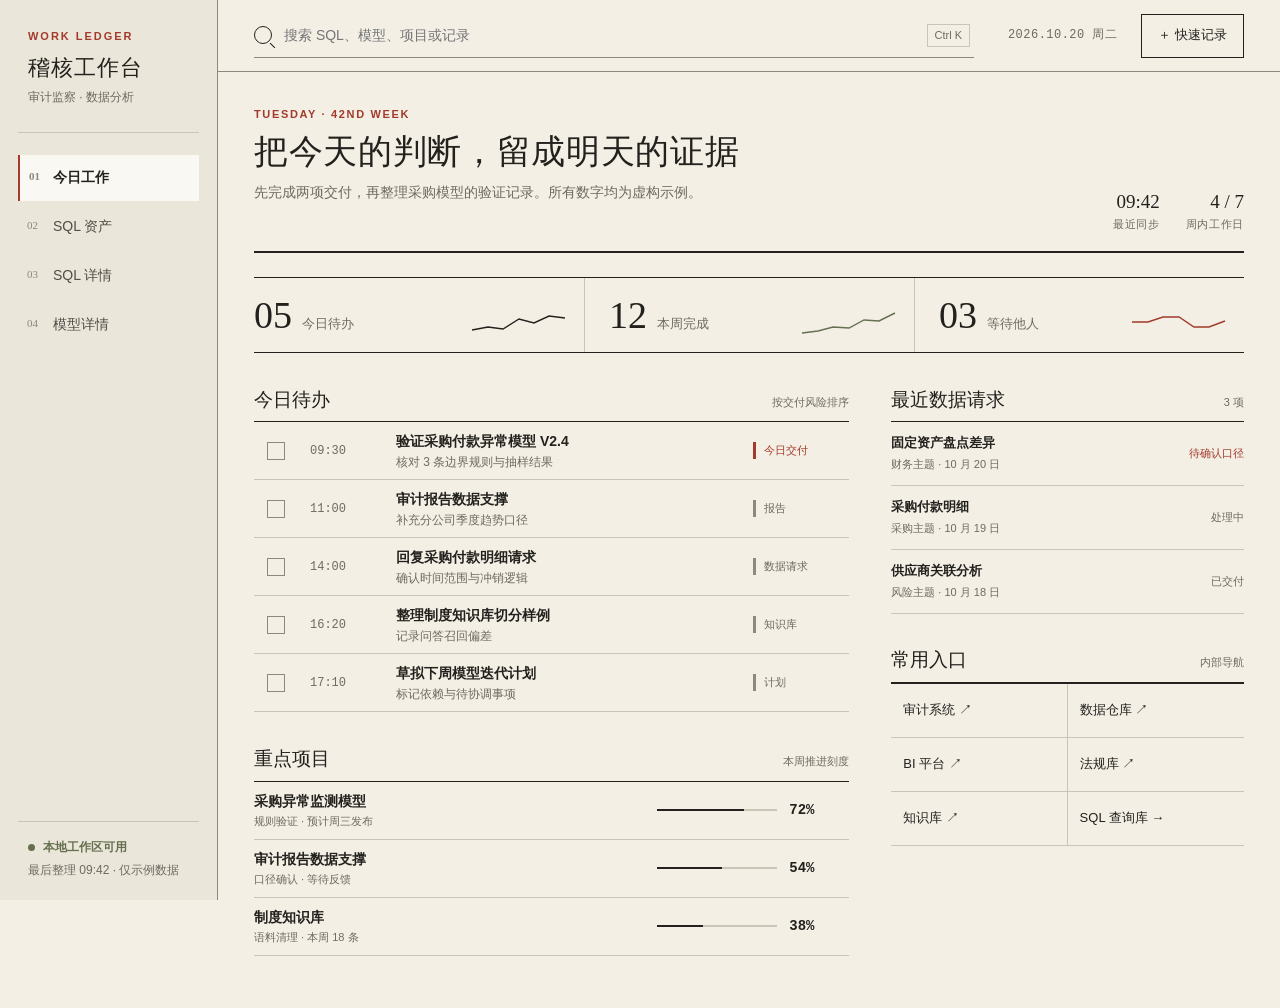
==== audit-ai-workbench-ui/design-demos/dir-1.html @ 417684cc "Add 数智审监工作台 MVP with selectable associations and jump links. Include FastAPI workbench, Apple HIG UI" ====
<!doctype html>
<html lang="zh-CN">
<head>
  <meta charset="utf-8">
  <meta name="viewport" content="width=device-width,initial-scale=1">
  <title>方向一 · 证据账本</title>
  <style>
    /*
      关键假设与设计理由：
      1. 这是单人、长时间使用的专业工作台，因此把稳定定位、检索和证据链放在视觉装饰之前。
      2. 采用 Tufte 式 data-ink：容器退到细线和留白，数据、注释、版本与依赖本身构成页面。
      3. 红色只表示“需注意/当前定位”，完成态使用克制的橄榄绿；所有数据均为虚构示例。
      4. 原型不连接数据库、不执行 SQL；复制操作只复制示例文本并提供界面反馈。
    */
    :root{
      --paper:#f3efe5; --paper-hi:#faf8f2; --ink:#22211d; --muted:#6d6a60;
      --rule:#cbc5b7; --rule-strong:#8f897b; --red:#a33a2b; --green:#667050;
      --code:#292a27; --code-muted:#969889; --code-key:#e8b978; --code-name:#b9d2c1;
      --rail:218px;
    }
    *{box-sizing:border-box}
    html{background:var(--paper);color:var(--ink);font-family:"Microsoft YaHei","PingFang SC","Noto Sans CJK SC",sans-serif;font-size:16px}
    body{margin:0;min-width:320px;background:var(--paper);line-height:1.55}
    button,input,select{font:inherit;color:inherit}
    button{cursor:pointer}
    :focus-visible{outline:2px solid var(--red);outline-offset:2px}
    .num{font-variant-numeric:tabular-nums;font-family:"Cascadia Mono","Microsoft YaHei",monospace}
    .app{min-height:100vh;display:grid;grid-template-columns:var(--rail) minmax(0,1fr)}
    .rail{position:sticky;top:0;height:100vh;border-right:1px solid var(--rule-strong);padding:28px 18px 20px;display:flex;flex-direction:column;background:#ebe6da}
    .brand{padding:0 10px 25px;border-bottom:1px solid var(--rule)}
    .brand small{display:block;color:var(--red);font-size:11px;letter-spacing:.18em;font-weight:700;margin-bottom:6px}
    .brand strong{font-family:Georgia,"Songti SC",serif;font-size:22px;font-weight:500;letter-spacing:.05em}
    .brand span{display:block;color:var(--muted);font-size:12px;margin-top:3px}
    .nav{margin-top:22px;display:grid;gap:3px}
    .nav button{position:relative;min-height:46px;border:0;background:transparent;text-align:left;padding:10px 12px 10px 35px;font-size:14px;color:#504e47}
    .nav button::before{content:attr(data-index);position:absolute;left:9px;top:13px;color:#8c887e;font-size:11px;font-family:Georgia,serif}
    .nav button:hover{background:rgba(255,255,255,.42)}
    .nav button.active{color:var(--ink);font-weight:700;background:var(--paper-hi);border-left:2px solid var(--red);padding-left:33px}
    .rail-foot{margin-top:auto;border-top:1px solid var(--rule);padding:16px 10px 0;color:var(--muted);font-size:12px}
    .rail-foot .signal{display:flex;align-items:center;gap:8px;color:var(--green);font-weight:700;margin-bottom:5px}
    .rail-foot .signal::before{content:"";width:7px;height:7px;background:var(--green);border-radius:50%}
    .shell{min-width:0}
    .topbar{height:72px;border-bottom:1px solid var(--rule-strong);display:grid;grid-template-columns:minmax(280px,720px) 1fr auto;align-items:center;padding:0 36px;gap:24px;background:rgba(243,239,229,.96);position:sticky;top:0;z-index:5}
    .search-wrap{position:relative}
    .search-mark{position:absolute;left:0;top:12px;width:18px;height:18px;border:1.5px solid var(--ink);border-radius:50%}
    .search-mark::after{content:"";position:absolute;width:7px;border-top:1.5px solid var(--ink);transform:rotate(45deg);right:-5px;bottom:-3px}
    .search{width:100%;height:44px;border:0;border-bottom:1px solid var(--rule-strong);padding:0 86px 0 30px;background:transparent;font-size:14px}
    .search:focus{background:var(--paper-hi);border-bottom-color:var(--red);outline:0}
    .key{position:absolute;right:4px;top:10px;border:1px solid var(--rule);padding:2px 7px;color:var(--muted);font-size:11px;background:var(--paper)}
    .search-tip{display:none;position:absolute;left:0;right:0;top:50px;padding:14px 16px;background:var(--paper-hi);border:1px solid var(--rule-strong);box-shadow:0 8px 20px rgba(50,45,35,.09);font-size:13px;color:var(--muted)}
    .search-wrap:focus-within .search-tip{display:block}
    .date{justify-self:end;color:var(--muted);font-size:12px;letter-spacing:.04em}
    .quick{height:44px;padding:0 16px;border:1px solid var(--ink);background:transparent;font-size:13px}
    .quick:hover{background:var(--ink);color:var(--paper-hi)}
    main{padding:34px 36px 52px;max-width:1500px;margin:0 auto}
    .view{display:none;animation:enter .22s ease-out}
    .view.active{display:block}
    @keyframes enter{from{opacity:.55;transform:translateY(3px)}to{opacity:1;transform:none}}
    .eyebrow{color:var(--red);font-size:11px;font-weight:700;letter-spacing:.15em;text-transform:uppercase;margin:0 0 8px}
    h1,h2,h3,p{margin-top:0}
    h1{font-family:Georgia,"Songti SC",serif;font-size:34px;font-weight:500;letter-spacing:.02em;margin-bottom:8px;line-height:1.25}
    .lede{color:var(--muted);font-size:14px;margin-bottom:30px;max-width:780px}
    .page-head{display:flex;justify-content:space-between;gap:24px;align-items:flex-end;border-bottom:2px solid var(--ink);padding-bottom:18px;margin-bottom:24px}
    .page-head .meta{display:flex;gap:26px;text-align:right}
    .page-head .meta strong{display:block;font-size:19px;font-family:Georgia,serif;font-weight:500}
    .page-head .meta span{display:block;font-size:11px;color:var(--muted);letter-spacing:.06em}
    .stats{display:grid;grid-template-columns:repeat(3,1fr);border-top:1px solid var(--ink);border-bottom:1px solid var(--ink);margin-bottom:32px}
    .stat{padding:18px 18px 16px 0;position:relative}
    .stat+.stat{border-left:1px solid var(--rule);padding-left:24px}
    .stat b{font-family:Georgia,serif;font-size:38px;font-weight:400;line-height:1}
    .stat span{font-size:13px;margin-left:10px;color:var(--muted)}
    .stat svg{position:absolute;right:18px;bottom:15px;width:95px;height:28px}
    .grid-home{display:grid;grid-template-columns:minmax(0,1.35fr) minmax(280px,.8fr);gap:42px}
    .section-head{display:flex;align-items:baseline;justify-content:space-between;border-bottom:1px solid var(--ink);padding-bottom:7px;margin-bottom:0}
    .section-head h2{font-family:Georgia,"Songti SC",serif;font-size:19px;font-weight:500;margin:0}
    .section-head small{font-size:11px;color:var(--muted)}
    .rows{list-style:none;margin:0;padding:0}
    .row{min-height:58px;border-bottom:1px solid var(--rule);display:grid;align-items:center;gap:12px;font-size:14px}
    .task-row{grid-template-columns:44px 74px minmax(0,1fr) 96px}
    .task-check{appearance:none;width:18px;height:18px;border:1px solid var(--rule-strong);background:transparent;margin:auto;display:grid;place-items:center}
    .task-check:checked::after{content:"✓";font-weight:700;color:var(--green);font-size:15px}
    .task-row.done .task-name{text-decoration:line-through;color:var(--muted)}
    .time{font-size:12px;color:var(--muted)}
    .task-name strong{display:block;font-weight:600}
    .task-name small{display:block;color:var(--muted);font-size:12px}
    .tag{font-size:11px;border-left:3px solid var(--rule-strong);padding-left:8px;color:var(--muted)}
    .tag.hot{border-color:var(--red);color:var(--red)}
    .projects{margin-top:32px}
    .project-row{grid-template-columns:minmax(0,1fr) 120px 60px}
    .project-row small{display:block;font-size:11px;color:var(--muted)}
    .linebar{height:2px;background:var(--rule);position:relative}
    .linebar span{position:absolute;left:0;top:0;bottom:0;background:var(--ink)}
    .right-col .section-block+.section-block{margin-top:31px}
    .request-row{grid-template-columns:minmax(0,1fr) 72px;min-height:64px}
    .request-row strong{font-size:13px;display:block}
    .request-row small{font-size:11px;color:var(--muted)}
    .status{font-size:11px;color:var(--muted);text-align:right}
    .status.attn{color:var(--red)}
    .links{display:grid;grid-template-columns:1fr 1fr;border-top:1px solid var(--ink)}
    .links button{min-height:54px;border:0;border-right:1px solid var(--rule);border-bottom:1px solid var(--rule);text-align:left;padding:0 12px;background:transparent;font-size:13px}
    .links button:nth-child(2n){border-right:0}
    .links button:hover{background:var(--paper-hi);color:var(--red)}
    .filters{display:flex;gap:8px;align-items:center;margin:0 0 16px}
    .filter{min-height:44px;border:1px solid var(--rule-strong);background:transparent;padding:0 14px;font-size:13px}
    .filter:hover{background:var(--paper-hi)}
    .filter.primary{background:var(--ink);color:var(--paper-hi);border-color:var(--ink);margin-left:auto}
    .asset-table{width:100%;border-collapse:collapse;font-size:13px;table-layout:fixed}
    .asset-table th{text-align:left;border-top:1px solid var(--ink);border-bottom:1px solid var(--ink);padding:11px 10px 10px 0;font-size:11px;color:var(--muted);font-weight:600;letter-spacing:.04em}
    .asset-table td{border-bottom:1px solid var(--rule);padding:14px 10px 14px 0;vertical-align:top}
    .asset-table tbody tr{cursor:pointer}
    .asset-table tbody tr:hover,.asset-table tbody tr.selected{background:rgba(255,255,255,.48)}
    .asset-table tbody tr.selected{box-shadow:inset 3px 0 var(--red)}
    .asset-name{font-weight:700;display:block;margin-bottom:3px}
    .asset-desc{color:var(--muted);font-size:11px;display:block}
    .mini-tags{display:flex;flex-wrap:wrap;gap:4px}
    .mini-tags span{font-size:10px;border-bottom:1px solid var(--rule-strong)}
    .table-foot{display:flex;justify-content:space-between;color:var(--muted);font-size:11px;padding:12px 0;border-bottom:1px solid var(--ink)}
    .back{border:0;background:transparent;padding:0;min-height:44px;color:var(--muted);font-size:13px}
    .back:hover{color:var(--red)}
    .detail-grid{display:grid;grid-template-columns:minmax(0,1.55fr) minmax(280px,.7fr);gap:36px}
    .note-band{display:grid;grid-template-columns:120px 1fr;border-top:1px solid var(--ink);border-bottom:1px solid var(--rule);padding:14px 0;margin-bottom:22px;font-size:13px}
    .note-band dt{font-size:11px;color:var(--muted);letter-spacing:.05em}
    .note-band dd{margin:0}
    .code-head{display:flex;justify-content:space-between;align-items:center;margin-bottom:8px}
    .code-head h2{font:500 16px Georgia,"Songti SC",serif;margin:0}
    .code-actions{display:flex;gap:8px}
    .code-actions select,.copy{height:44px;border:1px solid var(--rule-strong);background:transparent;padding:0 12px;font-size:12px}
    .copy{min-width:96px}
    .copy.copied{color:var(--green);border-color:var(--green)}
    pre{margin:0;background:var(--code);color:#e8e5da;padding:23px 24px;overflow:auto;font:13px/1.75 "Cascadia Mono","Consolas",monospace;min-height:340px;tab-size:2}
    .kw{color:var(--code-key);font-weight:700}.nm{color:var(--code-name)}.cm{color:var(--code-muted)}.st{color:#d9c59c}
    .ai-note{border-left:3px solid var(--red);padding:11px 0 11px 15px;margin:15px 0 0;font-size:12px;color:var(--muted)}
    .ai-note strong{display:block;color:var(--red);font-size:10px;letter-spacing:.12em;margin-bottom:3px}
    .facts{margin:0}
    .facts div{display:grid;grid-template-columns:92px 1fr;border-bottom:1px solid var(--rule);padding:11px 0;font-size:12px}
    .facts dt{color:var(--muted)}.facts dd{margin:0;font-weight:600}
    .history{margin-top:28px}
    .history h3{font:500 16px Georgia,serif;border-bottom:1px solid var(--ink);padding-bottom:7px;margin-bottom:0}
    .history li{list-style:none;border-bottom:1px solid var(--rule);padding:11px 0;font-size:12px;display:grid;grid-template-columns:50px 1fr;gap:12px}
    .history ul{padding:0;margin:0}.history time{color:var(--red);font-family:Georgia,serif}
    .model-status{display:flex;gap:24px;align-items:flex-end;border-top:1px solid var(--ink);border-bottom:1px solid var(--ink);padding:18px 0;margin-bottom:22px}
    .model-status strong{font:400 32px Georgia,serif;color:var(--green)}
    .model-status span{font-size:12px;color:var(--muted)}
    .model-status .run{margin-left:auto;text-align:right}
    .tabs{display:flex;border-bottom:1px solid var(--ink);overflow:auto}
    .tabs button{min-width:max-content;min-height:46px;border:0;background:transparent;padding:0 17px;font-size:13px;color:var(--muted)}
    .tabs button.active{color:var(--ink);border-bottom:3px solid var(--red);font-weight:700}
    .tab-panel{display:none;padding-top:22px}.tab-panel.active{display:block}
    .model-two{display:grid;grid-template-columns:1.2fr .8fr;gap:36px}
    .rule-list{counter-reset:rule;margin:0;padding:0}
    .rule-list li{counter-increment:rule;list-style:none;display:grid;grid-template-columns:42px 1fr;border-bottom:1px solid var(--rule);padding:12px 0;font-size:13px}
    .rule-list li::before{content:"R" counter(rule);font:12px Georgia,serif;color:var(--red)}
    .trend{border-top:1px solid var(--ink);border-bottom:1px solid var(--ink);padding:17px 0}
    .trend svg{width:100%;height:90px;display:block}
    .trend-foot{display:flex;justify-content:space-between;font-size:11px;color:var(--muted)}
    .dependency{display:grid;grid-template-columns:170px 80px minmax(0,1fr);min-height:58px;align-items:center;border-bottom:1px solid var(--rule);font-size:13px}
    .dependency::before{content:"";position:absolute}.dep-type{font-size:10px;color:var(--muted);letter-spacing:.08em}
    .steps{max-width:820px}.step{display:grid;grid-template-columns:44px 110px 1fr;min-height:68px;align-items:center;border-bottom:1px solid var(--rule);font-size:13px}
    .step input{appearance:none;width:19px;height:19px;border:1px solid var(--rule-strong);display:grid;place-items:center}
    .step input:checked::after{content:"✓";color:var(--green);font-weight:700}
    .step b{font:500 15px Georgia,"Songti SC",serif}.step small{display:block;color:var(--muted);font-size:11px}
    .version-row{display:grid;grid-template-columns:90px 120px 1fr;min-height:61px;align-items:center;border-bottom:1px solid var(--rule);font-size:13px}.version-row strong{font-family:Georgia,serif}
    .toast{position:fixed;right:28px;bottom:28px;background:var(--ink);color:var(--paper-hi);padding:12px 18px;font-size:12px;opacity:0;transform:translateY(8px);pointer-events:none;transition:.2s;z-index:10}.toast.show{opacity:1;transform:none}
    @media(max-width:900px){
      :root{--rail:176px}.topbar{padding:0 22px;grid-template-columns:1fr auto}.date{display:none}main{padding:28px 24px}.grid-home,.detail-grid,.model-two{grid-template-columns:1fr}.right-col{display:grid;grid-template-columns:1fr 1fr;gap:28px}.right-col .section-block+.section-block{margin-top:0}.asset-table th:nth-child(3),.asset-table td:nth-child(3),.asset-table th:nth-child(5),.asset-table td:nth-child(5){display:none}
    }
    @media(max-width:600px){
      .app{display:block}.rail{position:relative;height:auto;padding:15px 14px 0;border-right:0;border-bottom:1px solid var(--ink)}.brand{padding:0 3px 11px;display:flex;align-items:baseline;gap:9px}.brand small{margin:0}.brand span{display:none}.brand strong{font-size:18px}.nav{display:flex;overflow:auto;margin:0 -4px}.nav button{min-width:max-content;padding:8px 13px;min-height:46px}.nav button::before{display:none}.nav button.active{border-left:0;border-bottom:2px solid var(--red);padding-left:13px}.rail-foot{display:none}.topbar{position:relative;height:auto;min-height:66px;padding:10px 14px;grid-template-columns:1fr auto;gap:9px}.quick{padding:0 11px}.key{display:none}.search{padding-right:8px}.search-tip{z-index:8}main{padding:22px 16px 38px}.page-head{align-items:flex-start}.page-head .meta{display:none}h1{font-size:27px}.stats{grid-template-columns:1fr}.stat+.stat{border-left:0;border-top:1px solid var(--rule);padding-left:0}.stat svg{right:0}.grid-home,.right-col{display:block}.right-col{margin-top:30px}.right-col .section-block+.section-block{margin-top:30px}.task-row{grid-template-columns:36px 58px minmax(0,1fr)}.task-row .tag{display:none}.project-row{grid-template-columns:minmax(0,1fr) 75px 42px}.filters{overflow:auto}.filter{min-width:max-content}.filter.primary{margin-left:0}.asset-table{min-width:650px}.table-scroll{overflow:auto;margin-right:-16px}.detail-grid{gap:28px}.note-band{grid-template-columns:90px 1fr}pre{font-size:12px;padding:18px;min-height:310px}.model-status{gap:12px;align-items:flex-start;flex-wrap:wrap}.model-status .run{margin-left:0;width:100%;text-align:left}.dependency{grid-template-columns:115px 65px 1fr}.step{grid-template-columns:38px 90px 1fr}.toast{right:16px;left:16px;text-align:center}
    }
  </style>
</head>
<body>
<div class="app">
  <aside class="rail">
    <div class="brand"><small>WORK LEDGER</small><strong>稽核工作台</strong><span>审计监察 · 数据分析</span></div>
    <nav class="nav" aria-label="主导航">
      <button class="active" data-route="home" data-index="01">今日工作</button>
      <button data-route="sql-list" data-index="02">SQL 资产</button>
      <button data-route="sql-detail" data-index="03">SQL 详情</button>
      <button data-route="model" data-index="04">模型详情</button>
    </nav>
    <div class="rail-foot"><div class="signal">本地工作区可用</div><div>最后整理 09:42 · 仅示例数据</div></div>
  </aside>
  <div class="shell">
    <header class="topbar">
      <div class="search-wrap">
        <span class="search-mark" aria-hidden="true"></span>
        <input id="globalSearch" class="search" type="search" placeholder="搜索 SQL、模型、项目或记录" aria-label="全局搜索">
        <span class="key">Ctrl K</span>
        <div class="search-tip">可搜索：采购付款异常、固定资产、供应商关联、制度知识库</div>
      </div>
      <div class="date num">2026.10.20 周二</div>
      <button class="quick" id="quickRecord">＋ 快速记录</button>
    </header>
    <main>
      <section class="view active" id="home">
        <div class="page-head"><div><p class="eyebrow">Tuesday · 42nd week</p><h1>把今天的判断，留成明天的证据</h1><p class="lede">先完成两项交付，再整理采购模型的验证记录。所有数字均为虚构示例。</p></div><div class="meta"><div><strong class="num">09:42</strong><span>最近同步</span></div><div><strong class="num">4 / 7</strong><span>周内工作日</span></div></div></div>
        <div class="stats">
          <div class="stat"><b class="num" id="todayCount">05</b><span>今日待办</span><svg viewBox="0 0 95 28" aria-hidden="true"><polyline points="1,21 17,18 32,20 48,10 63,14 78,7 94,9" fill="none" stroke="#22211d" stroke-width="1.4"/></svg></div>
          <div class="stat"><b class="num">12</b><span>本周完成</span><svg viewBox="0 0 95 28" aria-hidden="true"><polyline points="1,24 17,22 32,18 48,19 63,11 78,12 94,4" fill="none" stroke="#667050" stroke-width="1.4"/></svg></div>
          <div class="stat"><b class="num">03</b><span>等待他人</span><svg viewBox="0 0 95 28" aria-hidden="true"><polyline points="1,13 17,13 32,8 48,8 63,18 78,18 94,12" fill="none" stroke="#a33a2b" stroke-width="1.4"/></svg></div>
        </div>
        <div class="grid-home">
          <div>
            <section><div class="section-head"><h2>今日待办</h2><small>按交付风险排序</small></div><ul class="rows" id="taskRows">
              <li class="row task-row"><input class="task-check" type="checkbox" aria-label="完成采购异常模型验证"><span class="time num">09:30</span><div class="task-name"><strong>验证采购付款异常模型 V2.4</strong><small>核对 3 条边界规则与抽样结果</small></div><span class="tag hot">今日交付</span></li>
              <li class="row task-row"><input class="task-check" type="checkbox" aria-label="完成审计报告取数"><span class="time num">11:00</span><div class="task-name"><strong>审计报告数据支撑</strong><small>补充分公司季度趋势口径</small></div><span class="tag">报告</span></li>
              <li class="row task-row"><input class="task-check" type="checkbox" aria-label="完成付款明细回复"><span class="time num">14:00</span><div class="task-name"><strong>回复采购付款明细请求</strong><small>确认时间范围与冲销逻辑</small></div><span class="tag">数据请求</span></li>
              <li class="row task-row"><input class="task-check" type="checkbox" aria-label="完成知识库整理"><span class="time num">16:20</span><div class="task-name"><strong>整理制度知识库切分样例</strong><small>记录问答召回偏差</small></div><span class="tag">知识库</span></li>
              <li class="row task-row"><input class="task-check" type="checkbox" aria-label="完成下周计划"><span class="time num">17:10</span><div class="task-name"><strong>草拟下周模型迭代计划</strong><small>标记依赖与待协调事项</small></div><span class="tag">计划</span></li>
            </ul></section>
            <section class="projects"><div class="section-head"><h2>重点项目</h2><small>本周推进刻度</small></div><div class="rows">
              <div class="row project-row"><div><strong>采购异常监测模型</strong><small>规则验证 · 预计周三发布</small></div><div class="linebar"><span style="width:72%"></span></div><b class="num">72%</b></div>
              <div class="row project-row"><div><strong>审计报告数据支撑</strong><small>口径确认 · 等待反馈</small></div><div class="linebar"><span style="width:54%"></span></div><b class="num">54%</b></div>
              <div class="row project-row"><div><strong>制度知识库</strong><small>语料清理 · 本周 18 条</small></div><div class="linebar"><span style="width:38%"></span></div><b class="num">38%</b></div>
            </div></section>
          </div>
          <aside class="right-col">
            <section class="section-block"><div class="section-head"><h2>最近数据请求</h2><small>3 项</small></div><div class="rows">
              <div class="row request-row"><div><strong>固定资产盘点差异</strong><small>财务主题 · 10 月 20 日</small></div><span class="status attn">待确认口径</span></div>
              <div class="row request-row"><div><strong>采购付款明细</strong><small>采购主题 · 10 月 19 日</small></div><span class="status">处理中</span></div>
              <div class="row request-row"><div><strong>供应商关联分析</strong><small>风险主题 · 10 月 18 日</small></div><span class="status">已交付</span></div>
            </div></section>
            <section class="section-block"><div class="section-head"><h2>常用入口</h2><small>内部导航</small></div><div class="links"><button>审计系统 ↗</button><button>数据仓库 ↗</button><button>BI 平台 ↗</button><button>法规库 ↗</button><button>知识库 ↗</button><button data-route="sql-list">SQL 查询库 →</button></div></section>
          </aside>
        </div>
      </section>

      <section class="view" id="sql-list">
        <div class="page-head"><div><p class="eyebrow">Asset register · 38 records</p><h1>SQL 查询资产</h1><p class="lede">把一次性取数沉淀为可检索、可复用、可追溯的逻辑资产。</p></div><div class="meta"><div><strong class="num">38</strong><span>已归档</span></div><div><strong class="num">126</strong><span>累计复用</span></div></div></div>
        <div class="filters"><button class="filter">项目：全部⌄</button><button class="filter">标签：全部⌄</button><button class="filter">状态：有效⌄</button><button class="filter primary" id="newSql">＋ 新增 SQL 记录</button></div>
        <div class="table-scroll"><table class="asset-table">
          <colgroup><col style="width:27%"><col style="width:23%"><col style="width:15%"><col style="width:11%"><col style="width:10%"><col style="width:8%"><col style="width:6%"></colgroup>
          <thead><tr><th>SQL 名称 / 用途</th><th>涉及表</th><th>项目</th><th>版本</th><th>最近更新</th><th>复用</th><th>状态</th></tr></thead>
          <tbody id="sqlRows">
            <tr class="selected" data-open-detail><td><span class="asset-name">采购付款异常明细</span><span class="asset-desc">识别拆单、超阈值与异常时序付款</span></td><td><div class="mini-tags"><span>fct_payment</span><span>dim_vendor</span></div></td><td>采购异常模型</td><td class="num">V2.4</td><td class="num">10-20</td><td class="num">42</td><td><span class="status">有效</span></td></tr>
            <tr data-open-detail><td><span class="asset-name">固定资产处置审批链</span><span class="asset-desc">还原处置申请至账务核销节点</span></td><td><div class="mini-tags"><span>asset_disposal</span><span>wf_log</span></div></td><td>固定资产盘点</td><td class="num">V1.6</td><td class="num">10-18</td><td class="num">21</td><td><span class="status">有效</span></td></tr>
            <tr data-open-detail><td><span class="asset-name">供应商关联交易识别</span><span class="asset-desc">按账号、地址和联系人发现潜在关联</span></td><td><div class="mini-tags"><span>dim_vendor</span><span>bank_account</span></div></td><td>供应商专项</td><td class="num">V3.1</td><td class="num">10-16</td><td class="num">35</td><td><span class="status">有效</span></td></tr>
            <tr data-open-detail><td><span class="asset-name">模型结果汇总</span><span class="asset-desc">汇总批次、规则命中与复核状态</span></td><td><div class="mini-tags"><span>model_result</span><span>review_log</span></div></td><td>监测模型平台</td><td class="num">V1.9</td><td class="num">10-12</td><td class="num">17</td><td><span class="status">有效</span></td></tr>
            <tr data-open-detail><td><span class="asset-name">季度费用趋势取数</span><span class="asset-desc">形成部门与费用类别同比口径</span></td><td><div class="mini-tags"><span>fct_expense</span><span>dim_org</span></div></td><td>审计报告</td><td class="num">V2.0</td><td class="num">10-09</td><td class="num">9</td><td><span class="status">复核中</span></td></tr>
            <tr data-open-detail><td><span class="asset-name">合同付款进度核验</span><span class="asset-desc">比对合同、验收和付款累计比例</span></td><td><div class="mini-tags"><span>contract</span><span>payment</span></div></td><td>合同审计</td><td class="num">V1.3</td><td class="num">09-28</td><td class="num">11</td><td><span class="status">有效</span></td></tr>
          </tbody>
        </table></div>
        <div class="table-foot"><span>显示 1–6，共 38 条</span><span>每页 20 条　‹　1 / 7　›</span></div>
      </section>

      <section class="view" id="sql-detail">
        <button class="back" data-route="sql-list">← 返回 SQL 查询资产</button>
        <div class="page-head"><div><p class="eyebrow">SQL-024 · active</p><h1>采购付款异常明细</h1><p class="lede">识别同一供应商短周期拆分付款、单笔超阈值以及审批后异常加速付款。</p></div><div class="meta"><div><strong class="num">V2.4</strong><span>当前版本</span></div><div><strong class="num">42</strong><span>累计复用</span></div></div></div>
        <div class="detail-grid">
          <div><dl class="note-band"><dt>正式用途说明</dt><dd>采购异常监测模型的明细取数层；结果进入人工复核，不直接形成审计结论。</dd></dl>
            <div class="code-head"><h2>查询正文</h2><div class="code-actions"><select id="sqlVersion" aria-label="SQL 版本"><option>V2.4 · 当前</option><option>V2.3 · 2026-09-28</option><option>V2.2 · 2026-08-16</option></select><button class="copy" id="copySql">复制 SQL</button></div></div>
            <pre id="sqlCode"><code><span class="cm">-- 参数：:start_date, :end_date, :amount_limit</span>
<span class="kw">WITH</span> payment_window <span class="kw">AS</span> (
  <span class="kw">SELECT</span>
    p.vendor_id,
    v.vendor_name,
    p.payment_date,
    p.amount,
    <span class="nm">SUM</span>(p.amount) <span class="kw">OVER</span> (
      <span class="kw">PARTITION BY</span> p.vendor_id
      <span class="kw">ORDER BY</span> p.payment_date
      <span class="kw">RANGE BETWEEN INTERVAL</span> <span class="st">'7' DAY</span> <span class="kw">PRECEDING</span>
      <span class="kw">AND CURRENT ROW</span>
    ) <span class="kw">AS</span> amount_7d
  <span class="kw">FROM</span> <span class="nm">fct_payment</span> p
  <span class="kw">JOIN</span> <span class="nm">dim_vendor</span> v <span class="kw">ON</span> p.vendor_id = v.vendor_id
  <span class="kw">WHERE</span> p.payment_date <span class="kw">BETWEEN</span> :start_date <span class="kw">AND</span> :end_date
)
<span class="kw">SELECT</span> *
<span class="kw">FROM</span> payment_window
<span class="kw">WHERE</span> amount_7d &gt; :amount_limit
<span class="kw">ORDER BY</span> amount_7d <span class="kw">DESC</span>;</code></pre>
            <div class="ai-note"><strong>AI 逻辑摘要 · 非正式字段</strong>在七天滚动窗口内按供应商累计付款金额，并筛出超过参数阈值的记录。使用前仍需核对冲销、预付款及币种换算口径。</div>
          </div>
          <aside><dl class="facts"><div><dt>参数</dt><dd class="num">3 个</dd></div><div><dt>涉及表</dt><dd>fct_payment<br>dim_vendor</dd></div><div><dt>关联项目</dt><dd>采购异常监测模型</dd></div><div><dt>关联请求</dt><dd>REQ-2026-103<br>采购付款明细</dd></div><div><dt>维护状态</dt><dd>有效 · 已复核</dd></div><div><dt>最近更新</dt><dd class="num">2026-10-20 09:18</dd></div></dl>
            <div class="history"><h3>版本记录</h3><ul id="versionHistory"><li><time>V2.4</time><span>新增冲销记录排除说明<br><small>2026-10-20 · 当前</small></span></li><li><time>V2.3</time><span>滚动窗口由 5 日调整为 7 日<br><small>2026-09-28</small></span></li><li><time>V2.2</time><span>增加供应商名称维度<br><small>2026-08-16</small></span></li></ul></div>
          </aside>
        </div>
      </section>

      <section class="view" id="model">
        <div class="page-head"><div><p class="eyebrow">MODEL-007 · procurement</p><h1>采购异常监测模型</h1><p class="lede">按周识别付款拆分、超阈值及供应商潜在关联，并将命中结果送入人工复核。</p></div><div class="meta"><div><strong class="num">V2.4</strong><span>当前版本</span></div><div><strong class="num">周一 06:30</strong><span>运行频率</span></div></div></div>
        <div class="model-status"><strong>运行正常</strong><span>最近批次 <b class="num">2026-10-19</b><br>处理 <b class="num">128,430</b> 条，命中 <b class="num">186</b> 条</span><div class="run"><span>人工复核进度</span><br><b class="num">63 / 186</b></div></div>
        <div class="tabs" role="tablist"><button class="active" data-tab="overview">概览</button><button data-tab="deps">依赖对象</button><button data-tab="steps">更新步骤</button><button data-tab="versions">版本记录</button></div>
        <div class="tab-panel active" id="tab-overview"><div class="model-two"><div><div class="section-head"><h2>模型规则</h2><small>4 条有效</small></div><ol class="rule-list"><li><span><strong>七日累计付款超阈值</strong><br><small>同一供应商滚动窗口累计金额超过设定阈值</small></span></li><li><span><strong>合同金额临界拆分</strong><br><small>相邻付款接近审批阈值且间隔小于三日</small></span></li><li><span><strong>审批后快速付款</strong><br><small>审批完成至支付小于设定小时数</small></span></li><li><span><strong>供应商潜在关联</strong><br><small>共用银行账号、地址或联系人</small></span></li></ol></div><aside><div class="section-head"><h2>近六次命中</h2><small>按运行批次</small></div><div class="trend"><svg viewBox="0 0 360 90" preserveAspectRatio="none" aria-label="近六次命中趋势"><line x1="0" y1="75" x2="360" y2="75" stroke="#cbc5b7"/><polyline points="0,61 72,48 144,56 216,31 288,39 360,18" fill="none" stroke="#22211d" stroke-width="1.6"/><g fill="#a33a2b"><circle cx="0" cy="61" r="3"/><circle cx="72" cy="48" r="3"/><circle cx="144" cy="56" r="3"/><circle cx="216" cy="31" r="3"/><circle cx="288" cy="39" r="3"/><circle cx="360" cy="18" r="3"/></g></svg><div class="trend-foot"><span>09-14 · 132</span><span>10-19 · 186</span></div></div><dl class="facts"><div><dt>负责人</dt><dd>个人工作区</dd></div><div><dt>结果表</dt><dd>ads_audit_purchase_risk</dd></div><div><dt>保留周期</dt><dd class="num">24 个月</dd></div></dl></aside></div></div>
        <div class="tab-panel" id="tab-deps"><div class="section-head"><h2>依赖对象与证据链</h2><small>上游 → 模型 → 结果</small></div><div class="dependency"><strong>fct_payment</strong><span class="dep-type">上游事实表</span><span>付款日期、金额、供应商、审批单号</span></div><div class="dependency"><strong>dim_vendor</strong><span class="dep-type">上游维表</span><span>供应商名称、统一信用代码、联系人</span></div><div class="dependency"><strong data-route="sql-detail" style="cursor:pointer">SQL-024</strong><span class="dep-type">处理逻辑</span><span>采购付款异常明细 · V2.4</span></div><div class="dependency"><strong>ads_audit_purchase_risk</strong><span class="dep-type">结果表</span><span>规则命中、风险等级、复核状态</span></div></div>
        <div class="tab-panel" id="tab-steps"><div class="section-head"><h2>更新执行清单</h2><small id="stepCount">0 / 5 完成</small></div><div class="steps"><label class="step"><input type="checkbox" class="step-check"><b>更新前检查</b><span>核对上游表结构、最近批次与待发布版本</span></label><label class="step"><input type="checkbox" class="step-check"><b>修改</b><span>调整规则与参数，在测试环境保留差异记录</span></label><label class="step"><input type="checkbox" class="step-check"><b>发布</b><span>登记版本号、变更摘要与发布时间</span></label><label class="step"><input type="checkbox" class="step-check"><b>验证</b><span>抽样核对命中明细并与上一版本比较</span></label><label class="step"><input type="checkbox" class="step-check"><b>回滚准备</b><span>确认上一稳定版本与恢复步骤可用</span></label></div></div>
        <div class="tab-panel" id="tab-versions"><div class="section-head"><h2>模型版本</h2><small>完整变更追溯</small></div><div class="version-row"><strong>V2.4</strong><span class="num">2026-10-20</span><span>增加冲销排除说明；验证中</span></div><div class="version-row"><strong>V2.3</strong><span class="num">2026-09-28</span><span>付款滚动窗口由 5 日调整为 7 日；稳定</span></div><div class="version-row"><strong>V2.2</strong><span class="num">2026-08-16</span><span>增加供应商关联规则；已归档</span></div></div>
      </section>
    </main>
  </div>
</div>
<div class="toast" id="toast" role="status" aria-live="polite"></div>
<script>
  const views=[...document.querySelectorAll('.view')];
  const navButtons=[...document.querySelectorAll('.nav [data-route]')];
  const toast=document.getElementById('toast');
  function notify(message){toast.textContent=message;toast.classList.add('show');clearTimeout(window.toastTimer);window.toastTimer=setTimeout(()=>toast.classList.remove('show'),1800)}
  function route(id){views.forEach(v=>v.classList.toggle('active',v.id===id));navButtons.forEach(b=>b.classList.toggle('active',b.dataset.route===id));window.scrollTo({top:0,behavior:'smooth'});history.replaceState(null,'','#'+id)}
  document.addEventListener('click',e=>{const trigger=e.target.closest('[data-route]');if(trigger){e.preventDefault();route(trigger.dataset.route)}});
  document.querySelectorAll('[data-open-detail]').forEach(row=>row.addEventListener('click',()=>{document.querySelectorAll('[data-open-detail]').forEach(r=>r.classList.remove('selected'));row.classList.add('selected');setTimeout(()=>route('sql-detail'),90)}));
  const taskChecks=[...document.querySelectorAll('.task-check')];
  taskChecks.forEach(c=>c.addEventListener('change',()=>{c.closest('.task-row').classList.toggle('done',c.checked);document.getElementById('todayCount').textContent=String(taskChecks.filter(x=>!x.checked).length).padStart(2,'0');notify(c.checked?'已标记完成':'已恢复为待办')}));
  document.getElementById('copySql').addEventListener('click',async e=>{const text=document.getElementById('sqlCode').innerText;try{await navigator.clipboard.writeText(text)}catch(_){/* 本地文件协议下剪贴板可能不可用，保留可见反馈 */}e.currentTarget.textContent='已复制';e.currentTarget.classList.add('copied');notify('SQL 已复制到剪贴板');setTimeout(()=>{e.currentTarget.textContent='复制 SQL';e.currentTarget.classList.remove('copied')},1800)});
  document.getElementById('sqlVersion').addEventListener('change',e=>notify('已切换到 '+e.target.value.split(' · ')[0]+'（示例视图）'));
  document.querySelectorAll('.tabs button').forEach(btn=>btn.addEventListener('click',()=>{document.querySelectorAll('.tabs button').forEach(b=>b.classList.toggle('active',b===btn));document.querySelectorAll('.tab-panel').forEach(p=>p.classList.toggle('active',p.id==='tab-'+btn.dataset.tab))}));
  const stepChecks=[...document.querySelectorAll('.step-check')];
  stepChecks.forEach(c=>c.addEventListener('change',()=>{const done=stepChecks.filter(x=>x.checked).length;document.getElementById('stepCount').textContent=done+' / 5 完成';notify('更新清单：'+done+' / 5')}));
  const search=document.getElementById('globalSearch');
  document.addEventListener('keydown',e=>{if((e.ctrlKey||e.metaKey)&&e.key.toLowerCase()==='k'){e.preventDefault();search.focus()}if(e.key==='Escape')search.blur()});
  search.addEventListener('keydown',e=>{if(e.key==='Enter'&&search.value.trim()){route('sql-list');notify('正在筛选“'+search.value.trim()+'”')}});
  document.getElementById('quickRecord').addEventListener('click',()=>notify('快速记录入口已就绪（原型示意）'));
  document.getElementById('newSql').addEventListener('click',()=>notify('新增 SQL 记录（原型示意）'));
  if(location.hash&&document.getElementById(location.hash.slice(1)))route(location.hash.slice(1));
</script>
</body>
</html>
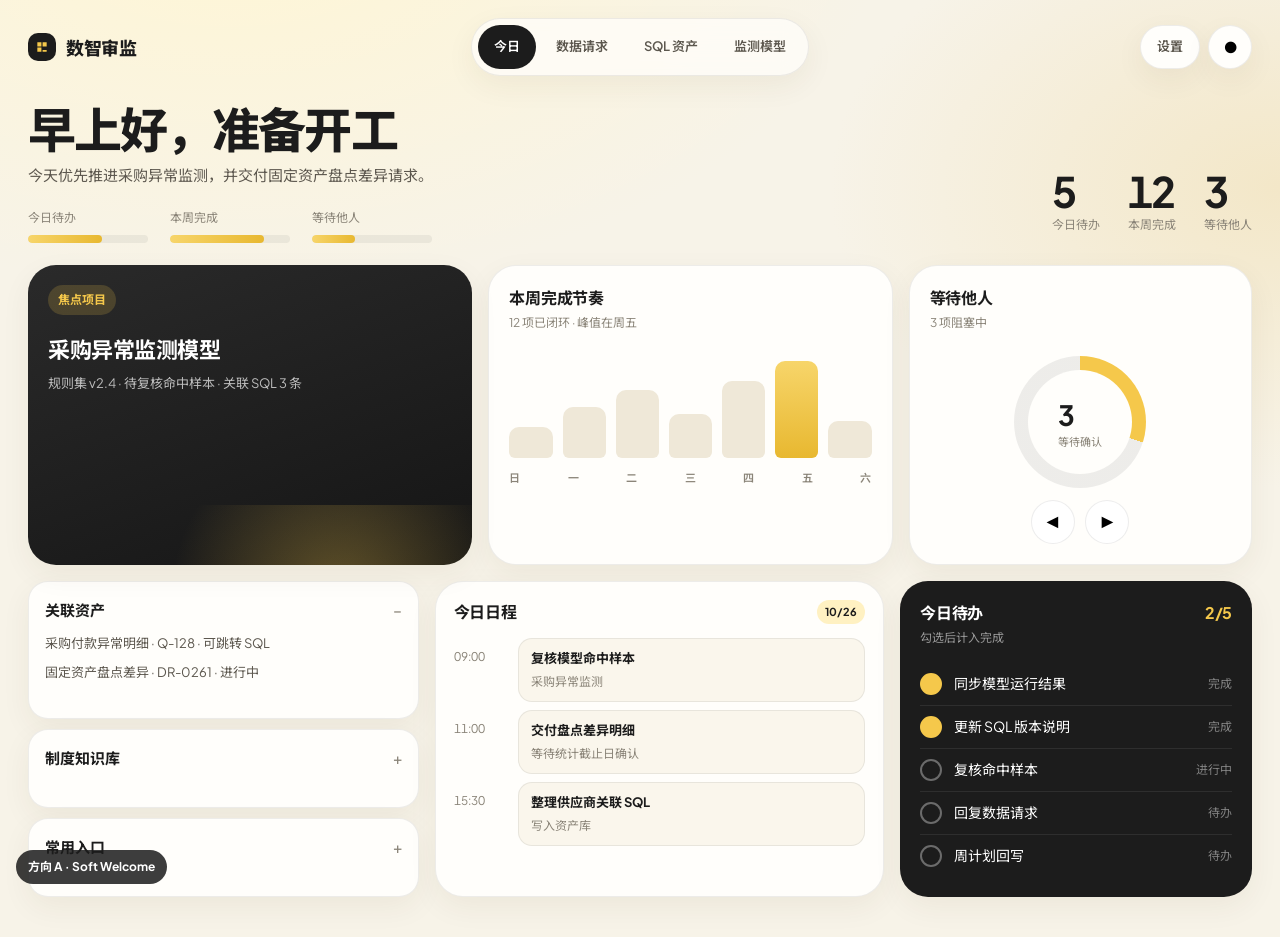
==== commit b50ca98d: "Ship Soft Welcome UI with monitor ledger, week plan, and request SQL notes. Align docs and product f" ====
--- a/audit-ai-workbench-ui/design-demos/dir-1.html
+++ b/audit-ai-workbench-ui/design-demos/dir-1.html
@@ -1,318 +1,278 @@
-<!doctype html>
+<!DOCTYPE html>
 <html lang="zh-CN">
 <head>
-  <meta charset="utf-8">
-  <meta name="viewport" content="width=device-width,initial-scale=1">
-  <title>方向一 · 证据账本</title>
-  <style>
-    /*
-      关键假设与设计理由：
-      1. 这是单人、长时间使用的专业工作台，因此把稳定定位、检索和证据链放在视觉装饰之前。
-      2. 采用 Tufte 式 data-ink：容器退到细线和留白，数据、注释、版本与依赖本身构成页面。
-      3. 红色只表示“需注意/当前定位”，完成态使用克制的橄榄绿；所有数据均为虚构示例。
-      4. 原型不连接数据库、不执行 SQL；复制操作只复制示例文本并提供界面反馈。
-    */
-    :root{
-      --paper:#f3efe5; --paper-hi:#faf8f2; --ink:#22211d; --muted:#6d6a60;
-      --rule:#cbc5b7; --rule-strong:#8f897b; --red:#a33a2b; --green:#667050;
-      --code:#292a27; --code-muted:#969889; --code-key:#e8b978; --code-name:#b9d2c1;
-      --rail:218px;
-    }
-    *{box-sizing:border-box}
-    html{background:var(--paper);color:var(--ink);font-family:"Microsoft YaHei","PingFang SC","Noto Sans CJK SC",sans-serif;font-size:16px}
-    body{margin:0;min-width:320px;background:var(--paper);line-height:1.55}
-    button,input,select{font:inherit;color:inherit}
-    button{cursor:pointer}
-    :focus-visible{outline:2px solid var(--red);outline-offset:2px}
-    .num{font-variant-numeric:tabular-nums;font-family:"Cascadia Mono","Microsoft YaHei",monospace}
-    .app{min-height:100vh;display:grid;grid-template-columns:var(--rail) minmax(0,1fr)}
-    .rail{position:sticky;top:0;height:100vh;border-right:1px solid var(--rule-strong);padding:28px 18px 20px;display:flex;flex-direction:column;background:#ebe6da}
-    .brand{padding:0 10px 25px;border-bottom:1px solid var(--rule)}
-    .brand small{display:block;color:var(--red);font-size:11px;letter-spacing:.18em;font-weight:700;margin-bottom:6px}
-    .brand strong{font-family:Georgia,"Songti SC",serif;font-size:22px;font-weight:500;letter-spacing:.05em}
-    .brand span{display:block;color:var(--muted);font-size:12px;margin-top:3px}
-    .nav{margin-top:22px;display:grid;gap:3px}
-    .nav button{position:relative;min-height:46px;border:0;background:transparent;text-align:left;padding:10px 12px 10px 35px;font-size:14px;color:#504e47}
-    .nav button::before{content:attr(data-index);position:absolute;left:9px;top:13px;color:#8c887e;font-size:11px;font-family:Georgia,serif}
-    .nav button:hover{background:rgba(255,255,255,.42)}
-    .nav button.active{color:var(--ink);font-weight:700;background:var(--paper-hi);border-left:2px solid var(--red);padding-left:33px}
-    .rail-foot{margin-top:auto;border-top:1px solid var(--rule);padding:16px 10px 0;color:var(--muted);font-size:12px}
-    .rail-foot .signal{display:flex;align-items:center;gap:8px;color:var(--green);font-weight:700;margin-bottom:5px}
-    .rail-foot .signal::before{content:"";width:7px;height:7px;background:var(--green);border-radius:50%}
-    .shell{min-width:0}
-    .topbar{height:72px;border-bottom:1px solid var(--rule-strong);display:grid;grid-template-columns:minmax(280px,720px) 1fr auto;align-items:center;padding:0 36px;gap:24px;background:rgba(243,239,229,.96);position:sticky;top:0;z-index:5}
-    .search-wrap{position:relative}
-    .search-mark{position:absolute;left:0;top:12px;width:18px;height:18px;border:1.5px solid var(--ink);border-radius:50%}
-    .search-mark::after{content:"";position:absolute;width:7px;border-top:1.5px solid var(--ink);transform:rotate(45deg);right:-5px;bottom:-3px}
-    .search{width:100%;height:44px;border:0;border-bottom:1px solid var(--rule-strong);padding:0 86px 0 30px;background:transparent;font-size:14px}
-    .search:focus{background:var(--paper-hi);border-bottom-color:var(--red);outline:0}
-    .key{position:absolute;right:4px;top:10px;border:1px solid var(--rule);padding:2px 7px;color:var(--muted);font-size:11px;background:var(--paper)}
-    .search-tip{display:none;position:absolute;left:0;right:0;top:50px;padding:14px 16px;background:var(--paper-hi);border:1px solid var(--rule-strong);box-shadow:0 8px 20px rgba(50,45,35,.09);font-size:13px;color:var(--muted)}
-    .search-wrap:focus-within .search-tip{display:block}
-    .date{justify-self:end;color:var(--muted);font-size:12px;letter-spacing:.04em}
-    .quick{height:44px;padding:0 16px;border:1px solid var(--ink);background:transparent;font-size:13px}
-    .quick:hover{background:var(--ink);color:var(--paper-hi)}
-    main{padding:34px 36px 52px;max-width:1500px;margin:0 auto}
-    .view{display:none;animation:enter .22s ease-out}
-    .view.active{display:block}
-    @keyframes enter{from{opacity:.55;transform:translateY(3px)}to{opacity:1;transform:none}}
-    .eyebrow{color:var(--red);font-size:11px;font-weight:700;letter-spacing:.15em;text-transform:uppercase;margin:0 0 8px}
-    h1,h2,h3,p{margin-top:0}
-    h1{font-family:Georgia,"Songti SC",serif;font-size:34px;font-weight:500;letter-spacing:.02em;margin-bottom:8px;line-height:1.25}
-    .lede{color:var(--muted);font-size:14px;margin-bottom:30px;max-width:780px}
-    .page-head{display:flex;justify-content:space-between;gap:24px;align-items:flex-end;border-bottom:2px solid var(--ink);padding-bottom:18px;margin-bottom:24px}
-    .page-head .meta{display:flex;gap:26px;text-align:right}
-    .page-head .meta strong{display:block;font-size:19px;font-family:Georgia,serif;font-weight:500}
-    .page-head .meta span{display:block;font-size:11px;color:var(--muted);letter-spacing:.06em}
-    .stats{display:grid;grid-template-columns:repeat(3,1fr);border-top:1px solid var(--ink);border-bottom:1px solid var(--ink);margin-bottom:32px}
-    .stat{padding:18px 18px 16px 0;position:relative}
-    .stat+.stat{border-left:1px solid var(--rule);padding-left:24px}
-    .stat b{font-family:Georgia,serif;font-size:38px;font-weight:400;line-height:1}
-    .stat span{font-size:13px;margin-left:10px;color:var(--muted)}
-    .stat svg{position:absolute;right:18px;bottom:15px;width:95px;height:28px}
-    .grid-home{display:grid;grid-template-columns:minmax(0,1.35fr) minmax(280px,.8fr);gap:42px}
-    .section-head{display:flex;align-items:baseline;justify-content:space-between;border-bottom:1px solid var(--ink);padding-bottom:7px;margin-bottom:0}
-    .section-head h2{font-family:Georgia,"Songti SC",serif;font-size:19px;font-weight:500;margin:0}
-    .section-head small{font-size:11px;color:var(--muted)}
-    .rows{list-style:none;margin:0;padding:0}
-    .row{min-height:58px;border-bottom:1px solid var(--rule);display:grid;align-items:center;gap:12px;font-size:14px}
-    .task-row{grid-template-columns:44px 74px minmax(0,1fr) 96px}
-    .task-check{appearance:none;width:18px;height:18px;border:1px solid var(--rule-strong);background:transparent;margin:auto;display:grid;place-items:center}
-    .task-check:checked::after{content:"✓";font-weight:700;color:var(--green);font-size:15px}
-    .task-row.done .task-name{text-decoration:line-through;color:var(--muted)}
-    .time{font-size:12px;color:var(--muted)}
-    .task-name strong{display:block;font-weight:600}
-    .task-name small{display:block;color:var(--muted);font-size:12px}
-    .tag{font-size:11px;border-left:3px solid var(--rule-strong);padding-left:8px;color:var(--muted)}
-    .tag.hot{border-color:var(--red);color:var(--red)}
-    .projects{margin-top:32px}
-    .project-row{grid-template-columns:minmax(0,1fr) 120px 60px}
-    .project-row small{display:block;font-size:11px;color:var(--muted)}
-    .linebar{height:2px;background:var(--rule);position:relative}
-    .linebar span{position:absolute;left:0;top:0;bottom:0;background:var(--ink)}
-    .right-col .section-block+.section-block{margin-top:31px}
-    .request-row{grid-template-columns:minmax(0,1fr) 72px;min-height:64px}
-    .request-row strong{font-size:13px;display:block}
-    .request-row small{font-size:11px;color:var(--muted)}
-    .status{font-size:11px;color:var(--muted);text-align:right}
-    .status.attn{color:var(--red)}
-    .links{display:grid;grid-template-columns:1fr 1fr;border-top:1px solid var(--ink)}
-    .links button{min-height:54px;border:0;border-right:1px solid var(--rule);border-bottom:1px solid var(--rule);text-align:left;padding:0 12px;background:transparent;font-size:13px}
-    .links button:nth-child(2n){border-right:0}
-    .links button:hover{background:var(--paper-hi);color:var(--red)}
-    .filters{display:flex;gap:8px;align-items:center;margin:0 0 16px}
-    .filter{min-height:44px;border:1px solid var(--rule-strong);background:transparent;padding:0 14px;font-size:13px}
-    .filter:hover{background:var(--paper-hi)}
-    .filter.primary{background:var(--ink);color:var(--paper-hi);border-color:var(--ink);margin-left:auto}
-    .asset-table{width:100%;border-collapse:collapse;font-size:13px;table-layout:fixed}
-    .asset-table th{text-align:left;border-top:1px solid var(--ink);border-bottom:1px solid var(--ink);padding:11px 10px 10px 0;font-size:11px;color:var(--muted);font-weight:600;letter-spacing:.04em}
-    .asset-table td{border-bottom:1px solid var(--rule);padding:14px 10px 14px 0;vertical-align:top}
-    .asset-table tbody tr{cursor:pointer}
-    .asset-table tbody tr:hover,.asset-table tbody tr.selected{background:rgba(255,255,255,.48)}
-    .asset-table tbody tr.selected{box-shadow:inset 3px 0 var(--red)}
-    .asset-name{font-weight:700;display:block;margin-bottom:3px}
-    .asset-desc{color:var(--muted);font-size:11px;display:block}
-    .mini-tags{display:flex;flex-wrap:wrap;gap:4px}
-    .mini-tags span{font-size:10px;border-bottom:1px solid var(--rule-strong)}
-    .table-foot{display:flex;justify-content:space-between;color:var(--muted);font-size:11px;padding:12px 0;border-bottom:1px solid var(--ink)}
-    .back{border:0;background:transparent;padding:0;min-height:44px;color:var(--muted);font-size:13px}
-    .back:hover{color:var(--red)}
-    .detail-grid{display:grid;grid-template-columns:minmax(0,1.55fr) minmax(280px,.7fr);gap:36px}
-    .note-band{display:grid;grid-template-columns:120px 1fr;border-top:1px solid var(--ink);border-bottom:1px solid var(--rule);padding:14px 0;margin-bottom:22px;font-size:13px}
-    .note-band dt{font-size:11px;color:var(--muted);letter-spacing:.05em}
-    .note-band dd{margin:0}
-    .code-head{display:flex;justify-content:space-between;align-items:center;margin-bottom:8px}
-    .code-head h2{font:500 16px Georgia,"Songti SC",serif;margin:0}
-    .code-actions{display:flex;gap:8px}
-    .code-actions select,.copy{height:44px;border:1px solid var(--rule-strong);background:transparent;padding:0 12px;font-size:12px}
-    .copy{min-width:96px}
-    .copy.copied{color:var(--green);border-color:var(--green)}
-    pre{margin:0;background:var(--code);color:#e8e5da;padding:23px 24px;overflow:auto;font:13px/1.75 "Cascadia Mono","Consolas",monospace;min-height:340px;tab-size:2}
-    .kw{color:var(--code-key);font-weight:700}.nm{color:var(--code-name)}.cm{color:var(--code-muted)}.st{color:#d9c59c}
-    .ai-note{border-left:3px solid var(--red);padding:11px 0 11px 15px;margin:15px 0 0;font-size:12px;color:var(--muted)}
-    .ai-note strong{display:block;color:var(--red);font-size:10px;letter-spacing:.12em;margin-bottom:3px}
-    .facts{margin:0}
-    .facts div{display:grid;grid-template-columns:92px 1fr;border-bottom:1px solid var(--rule);padding:11px 0;font-size:12px}
-    .facts dt{color:var(--muted)}.facts dd{margin:0;font-weight:600}
-    .history{margin-top:28px}
-    .history h3{font:500 16px Georgia,serif;border-bottom:1px solid var(--ink);padding-bottom:7px;margin-bottom:0}
-    .history li{list-style:none;border-bottom:1px solid var(--rule);padding:11px 0;font-size:12px;display:grid;grid-template-columns:50px 1fr;gap:12px}
-    .history ul{padding:0;margin:0}.history time{color:var(--red);font-family:Georgia,serif}
-    .model-status{display:flex;gap:24px;align-items:flex-end;border-top:1px solid var(--ink);border-bottom:1px solid var(--ink);padding:18px 0;margin-bottom:22px}
-    .model-status strong{font:400 32px Georgia,serif;color:var(--green)}
-    .model-status span{font-size:12px;color:var(--muted)}
-    .model-status .run{margin-left:auto;text-align:right}
-    .tabs{display:flex;border-bottom:1px solid var(--ink);overflow:auto}
-    .tabs button{min-width:max-content;min-height:46px;border:0;background:transparent;padding:0 17px;font-size:13px;color:var(--muted)}
-    .tabs button.active{color:var(--ink);border-bottom:3px solid var(--red);font-weight:700}
-    .tab-panel{display:none;padding-top:22px}.tab-panel.active{display:block}
-    .model-two{display:grid;grid-template-columns:1.2fr .8fr;gap:36px}
-    .rule-list{counter-reset:rule;margin:0;padding:0}
-    .rule-list li{counter-increment:rule;list-style:none;display:grid;grid-template-columns:42px 1fr;border-bottom:1px solid var(--rule);padding:12px 0;font-size:13px}
-    .rule-list li::before{content:"R" counter(rule);font:12px Georgia,serif;color:var(--red)}
-    .trend{border-top:1px solid var(--ink);border-bottom:1px solid var(--ink);padding:17px 0}
-    .trend svg{width:100%;height:90px;display:block}
-    .trend-foot{display:flex;justify-content:space-between;font-size:11px;color:var(--muted)}
-    .dependency{display:grid;grid-template-columns:170px 80px minmax(0,1fr);min-height:58px;align-items:center;border-bottom:1px solid var(--rule);font-size:13px}
-    .dependency::before{content:"";position:absolute}.dep-type{font-size:10px;color:var(--muted);letter-spacing:.08em}
-    .steps{max-width:820px}.step{display:grid;grid-template-columns:44px 110px 1fr;min-height:68px;align-items:center;border-bottom:1px solid var(--rule);font-size:13px}
-    .step input{appearance:none;width:19px;height:19px;border:1px solid var(--rule-strong);display:grid;place-items:center}
-    .step input:checked::after{content:"✓";color:var(--green);font-weight:700}
-    .step b{font:500 15px Georgia,"Songti SC",serif}.step small{display:block;color:var(--muted);font-size:11px}
-    .version-row{display:grid;grid-template-columns:90px 120px 1fr;min-height:61px;align-items:center;border-bottom:1px solid var(--rule);font-size:13px}.version-row strong{font-family:Georgia,serif}
-    .toast{position:fixed;right:28px;bottom:28px;background:var(--ink);color:var(--paper-hi);padding:12px 18px;font-size:12px;opacity:0;transform:translateY(8px);pointer-events:none;transition:.2s;z-index:10}.toast.show{opacity:1;transform:none}
-    @media(max-width:900px){
-      :root{--rail:176px}.topbar{padding:0 22px;grid-template-columns:1fr auto}.date{display:none}main{padding:28px 24px}.grid-home,.detail-grid,.model-two{grid-template-columns:1fr}.right-col{display:grid;grid-template-columns:1fr 1fr;gap:28px}.right-col .section-block+.section-block{margin-top:0}.asset-table th:nth-child(3),.asset-table td:nth-child(3),.asset-table th:nth-child(5),.asset-table td:nth-child(5){display:none}
-    }
-    @media(max-width:600px){
-      .app{display:block}.rail{position:relative;height:auto;padding:15px 14px 0;border-right:0;border-bottom:1px solid var(--ink)}.brand{padding:0 3px 11px;display:flex;align-items:baseline;gap:9px}.brand small{margin:0}.brand span{display:none}.brand strong{font-size:18px}.nav{display:flex;overflow:auto;margin:0 -4px}.nav button{min-width:max-content;padding:8px 13px;min-height:46px}.nav button::before{display:none}.nav button.active{border-left:0;border-bottom:2px solid var(--red);padding-left:13px}.rail-foot{display:none}.topbar{position:relative;height:auto;min-height:66px;padding:10px 14px;grid-template-columns:1fr auto;gap:9px}.quick{padding:0 11px}.key{display:none}.search{padding-right:8px}.search-tip{z-index:8}main{padding:22px 16px 38px}.page-head{align-items:flex-start}.page-head .meta{display:none}h1{font-size:27px}.stats{grid-template-columns:1fr}.stat+.stat{border-left:0;border-top:1px solid var(--rule);padding-left:0}.stat svg{right:0}.grid-home,.right-col{display:block}.right-col{margin-top:30px}.right-col .section-block+.section-block{margin-top:30px}.task-row{grid-template-columns:36px 58px minmax(0,1fr)}.task-row .tag{display:none}.project-row{grid-template-columns:minmax(0,1fr) 75px 42px}.filters{overflow:auto}.filter{min-width:max-content}.filter.primary{margin-left:0}.asset-table{min-width:650px}.table-scroll{overflow:auto;margin-right:-16px}.detail-grid{gap:28px}.note-band{grid-template-columns:90px 1fr}pre{font-size:12px;padding:18px;min-height:310px}.model-status{gap:12px;align-items:flex-start;flex-wrap:wrap}.model-status .run{margin-left:0;width:100%;text-align:left}.dependency{grid-template-columns:115px 65px 1fr}.step{grid-template-columns:38px 90px 1fr}.toast{right:16px;left:16px;text-align:center}
-    }
-  </style>
+<meta charset="UTF-8">
+<meta name="viewport" content="width=device-width, initial-scale=1">
+<title>方向 A · Soft Welcome · 数智审监工作台</title>
+<link rel="preconnect" href="https://fonts.googleapis.com">
+<link href="https://fonts.googleapis.com/css2?family=Plus+Jakarta+Sans:wght@400;500;600;700;800&family=Noto+Sans+SC:wght@400;500;700&family=JetBrains+Mono:wght@400;500&display=swap" rel="stylesheet">
+<style>
+:root{
+  --page:#F7F3E8;
+  --page-2:#FBF6E8;
+  --card:#FFFEFB;
+  --ink:#1C1C1C;
+  --ink-2:#5C574E;
+  --ink-3:#8A8478;
+  --line:rgba(28,28,28,.08);
+  --gold:#F5C84B;
+  --gold-soft:#FFF1C2;
+  --shadow:0 10px 30px rgba(60,48,20,.06);
+  --r:28px; --r-sm:16px;
+  --font:"Plus Jakarta Sans","Noto Sans SC",system-ui,sans-serif;
+  --mono:"JetBrains Mono",ui-monospace,monospace;
+}
+*{box-sizing:border-box}
+body{margin:0;min-height:100vh;font-family:var(--font);color:var(--ink);background:
+  radial-gradient(1200px 700px at 18% -10%,#FFF6D4 0%,transparent 55%),
+  radial-gradient(900px 600px at 100% 20%,#F3E7C8 0%,transparent 50%),
+  var(--page); font-size:15px; line-height:1.5;}
+button,input{font:inherit}
+.app{max-width:1440px;margin:0 auto;padding:18px 28px 40px}
+.top{display:grid;grid-template-columns:180px 1fr 180px;align-items:center;gap:16px;margin-bottom:28px}
+.brand{display:flex;align-items:center;gap:10px;font-weight:800;font-size:18px;letter-spacing:-.02em}
+.brand i{width:28px;height:28px;border-radius:10px;background:var(--ink);display:grid;place-items:center}
+.brand i svg{width:14px;height:14px;fill:#F5C84B}
+.pill-nav{justify-self:center;display:flex;gap:4px;padding:6px;background:rgba(255,254,251,.72);border:1px solid var(--line);border-radius:999px;backdrop-filter:blur(12px);box-shadow:var(--shadow)}
+.pill-nav button{border:0;background:transparent;color:var(--ink-2);padding:10px 16px;border-radius:999px;cursor:pointer;font-weight:600;font-size:13px;min-height:44px}
+.pill-nav button.active{background:var(--ink);color:#fff}
+.top-actions{justify-self:end;display:flex;gap:8px;align-items:center}
+.ghost{min-width:44px;min-height:44px;border-radius:999px;border:1px solid var(--line);background:var(--card);display:grid;place-items:center;cursor:pointer;box-shadow:var(--shadow)}
+.ghost.wide{padding:0 16px;font-weight:600;font-size:13px;color:var(--ink-2)}
+.view{display:none}.view.active{display:block}
+.hero{display:grid;grid-template-columns:1.4fr .9fr;gap:24px;align-items:end;margin-bottom:22px}
+.hero h1{margin:0;font-size:48px;letter-spacing:-.04em;line-height:1.05;font-weight:800}
+.hero p{margin:10px 0 0;color:var(--ink-2);max-width:36em}
+.mini-bars{display:flex;gap:22px;margin-top:22px;flex-wrap:wrap}
+.mini-bars div{min-width:120px}
+.mini-bars span{display:block;font-size:12px;color:var(--ink-3);margin-bottom:8px}
+.bar{height:8px;border-radius:999px;background:rgba(28,28,28,.06);overflow:hidden}
+.bar i{display:block;height:100%;border-radius:inherit;background:linear-gradient(90deg,#F7D56A,#E8B830)}
+.stats{display:flex;gap:28px;justify-content:flex-end;padding-bottom:8px}
+.stats strong{display:block;font-size:42px;font-variant-numeric:tabular-nums;letter-spacing:-.04em;line-height:1}
+.stats em{font-style:normal;font-size:12px;color:var(--ink-3)}
+.grid{display:grid;grid-template-columns:1.1fr 1fr .85fr;gap:16px;margin-bottom:16px}
+.card{background:var(--card);border:1px solid var(--line);border-radius:var(--r);box-shadow:var(--shadow);padding:20px}
+.card h3{margin:0 0 4px;font-size:16px;letter-spacing:-.02em}
+.card .sub{margin:0 0 16px;color:var(--ink-3);font-size:12px}
+.focus{position:relative;overflow:hidden;min-height:220px;background:linear-gradient(160deg,#2A2A2A,#151515);color:#fff;border:0}
+.focus::after{content:"";position:absolute;inset:auto -20% -40% 20%;height:180px;background:radial-gradient(circle,#F5C84B55,transparent 70%)}
+.focus .tag{display:inline-flex;padding:6px 10px;border-radius:999px;background:rgba(245,200,75,.18);color:#F5C84B;font-size:12px;font-weight:700}
+.focus h3{color:#fff;font-size:22px;margin-top:18px;position:relative}
+.focus p{color:rgba(255,255,255,.7);position:relative;margin:8px 0 0;font-size:13px}
+.chart{display:flex;align-items:flex-end;gap:10px;height:110px;margin:8px 0 12px}
+.chart span{flex:1;border-radius:10px 10px 6px 6px;background:#EFE8D8;display:block}
+.chart span.on{background:linear-gradient(180deg,#F7D56A,#E8B830)}
+.days{display:flex;justify-content:space-between;color:var(--ink-3);font-size:11px;font-weight:600}
+.ring-wrap{display:grid;place-items:center;padding:8px 0 4px}
+.ring{width:132px;height:132px;border-radius:50%;background:
+  conic-gradient(#F5C84B 0 108deg, rgba(28,28,28,.08) 0);
+  display:grid;place-items:center;position:relative}
+.ring::before{content:"";position:absolute;inset:14px;border-radius:50%;background:var(--card)}
+.ring b{position:relative;font-size:28px;font-variant-numeric:tabular-nums;letter-spacing:-.03em}
+.ring small{position:relative;display:block;text-align:center;color:var(--ink-3);font-size:11px;margin-top:-2px}
+.controls{display:flex;justify-content:center;gap:10px;margin-top:8px}
+.controls button{width:44px;height:44px;border-radius:50%;border:1px solid var(--line);background:#fff;cursor:pointer}
+.bottom{display:grid;grid-template-columns:1fr 1.15fr .9fr;gap:16px}
+.acc{display:grid;gap:10px}
+.acc details{background:var(--card);border:1px solid var(--line);border-radius:20px;padding:14px 16px;box-shadow:var(--shadow)}
+.acc summary{cursor:pointer;font-weight:700;list-style:none;display:flex;justify-content:space-between;align-items:center;min-height:28px}
+.acc summary::-webkit-details-marker{display:none}
+.acc summary::after{content:"+";color:var(--ink-3);font-weight:500}
+.acc details[open] summary::after{content:"–"}
+.acc p{margin:10px 0 0;color:var(--ink-2);font-size:13px}
+.cal{padding:18px}
+.cal-head{display:flex;justify-content:space-between;align-items:center;margin-bottom:14px}
+.slots{display:grid;gap:8px}
+.slot{display:grid;grid-template-columns:54px 1fr;gap:10px;align-items:start}
+.slot time{font-size:12px;color:var(--ink-3);font-variant-numeric:tabular-nums;padding-top:10px}
+.slot div{background:#FAF6EC;border-radius:14px;padding:10px 12px;border:1px solid var(--line)}
+.slot strong{display:block;font-size:13px}
+.slot span{font-size:12px;color:var(--ink-3)}
+.dark{background:var(--ink);color:#fff;border:0}
+.dark .sub{color:rgba(255,255,255,.55)}
+.task{display:flex;align-items:center;gap:12px;padding:10px 0;border-bottom:1px solid rgba(255,255,255,.08)}
+.task:last-child{border-bottom:0}
+.task button{width:22px;height:22px;border-radius:50%;border:2px solid rgba(255,255,255,.35);background:transparent;cursor:pointer;flex:none}
+.task button.done{background:var(--gold);border-color:var(--gold)}
+.task span{font-size:14px}
+.task small{margin-left:auto;color:rgba(255,255,255,.45);font-size:12px}
+.toolbar{display:flex;gap:10px;margin-bottom:14px;flex-wrap:wrap}
+.search{flex:1;min-width:220px;min-height:44px;border-radius:999px;border:1px solid var(--line);background:var(--card);padding:0 16px;box-shadow:var(--shadow)}
+.table{width:100%;border-collapse:separate;border-spacing:0 8px}
+.table th{text-align:left;font-size:12px;color:var(--ink-3);font-weight:600;padding:0 14px 4px}
+.table td{background:var(--card);padding:14px;border-top:1px solid var(--line);border-bottom:1px solid var(--line);font-size:13px}
+.table tr td:first-child{border-left:1px solid var(--line);border-radius:16px 0 0 16px}
+.table tr td:last-child{border-right:1px solid var(--line);border-radius:0 16px 16px 0}
+.table tr{cursor:pointer}
+.table tr:hover td{background:#FFFBF0}
+.chip{display:inline-flex;padding:4px 8px;border-radius:999px;background:var(--gold-soft);font-size:11px;font-weight:700}
+.mono{font-family:var(--mono);font-size:12px;background:#1C1C1C;color:#E8E2D4;border-radius:18px;padding:16px;overflow:auto;line-height:1.6}
+.kw{color:#F5C84B}.tb{color:#9AD0FF}
+.panel{display:grid;grid-template-columns:1.2fr .8fr;gap:16px}
+.meta div{display:flex;justify-content:space-between;padding:10px 0;border-bottom:1px solid var(--line);font-size:13px}
+.meta span{color:var(--ink-3)}
+.link{color:#B8860B;font-weight:700;cursor:pointer;background:none;border:0;padding:0;font:inherit}
+.dir-tag{position:fixed;left:16px;bottom:16px;z-index:9;background:var(--ink);color:#fff;padding:8px 12px;border-radius:999px;font-size:12px;font-weight:700;opacity:.85}
+@media (max-width:1100px){
+  .top{grid-template-columns:1fr}.pill-nav{justify-self:stretch;overflow:auto}
+  .hero,.grid,.bottom,.panel{grid-template-columns:1fr}
+  .stats{justify-content:flex-start}
+}
+</style>
 </head>
 <body>
 <div class="app">
-  <aside class="rail">
-    <div class="brand"><small>WORK LEDGER</small><strong>稽核工作台</strong><span>审计监察 · 数据分析</span></div>
-    <nav class="nav" aria-label="主导航">
-      <button class="active" data-route="home" data-index="01">今日工作</button>
-      <button data-route="sql-list" data-index="02">SQL 资产</button>
-      <button data-route="sql-detail" data-index="03">SQL 详情</button>
-      <button data-route="model" data-index="04">模型详情</button>
+  <header class="top">
+    <div class="brand"><i><svg viewBox="0 0 24 24"><path d="M4 4h7v7H4V4zm9 0h7v7h-7V4zM4 13h7v7H4v-7zm9 4h7v3h-7v-3z"/></svg></i>数智审监</div>
+    <nav class="pill-nav" id="nav">
+      <button class="active" data-view="today">今日</button>
+      <button data-view="requests">数据请求</button>
+      <button data-view="sql">SQL 资产</button>
+      <button data-view="models">监测模型</button>
     </nav>
-    <div class="rail-foot"><div class="signal">本地工作区可用</div><div>最后整理 09:42 · 仅示例数据</div></div>
-  </aside>
-  <div class="shell">
-    <header class="topbar">
-      <div class="search-wrap">
-        <span class="search-mark" aria-hidden="true"></span>
-        <input id="globalSearch" class="search" type="search" placeholder="搜索 SQL、模型、项目或记录" aria-label="全局搜索">
-        <span class="key">Ctrl K</span>
-        <div class="search-tip">可搜索：采购付款异常、固定资产、供应商关联、制度知识库</div>
+    <div class="top-actions">
+      <button class="ghost wide" type="button">设置</button>
+      <button class="ghost" type="button" aria-label="通知">●</button>
+    </div>
+  </header>
+
+  <section class="view active" id="view-today">
+    <div class="hero">
+      <div>
+        <h1>早上好，准备开工</h1>
+        <p>今天优先推进采购异常监测，并交付固定资产盘点差异请求。</p>
+        <div class="mini-bars">
+          <div><span>今日待办</span><div class="bar"><i style="width:62%"></i></div></div>
+          <div><span>本周完成</span><div class="bar"><i style="width:78%"></i></div></div>
+          <div><span>等待他人</span><div class="bar"><i style="width:36%"></i></div></div>
+        </div>
       </div>
-      <div class="date num">2026.10.20 周二</div>
-      <button class="quick" id="quickRecord">＋ 快速记录</button>
-    </header>
-    <main>
-      <section class="view active" id="home">
-        <div class="page-head"><div><p class="eyebrow">Tuesday · 42nd week</p><h1>把今天的判断，留成明天的证据</h1><p class="lede">先完成两项交付，再整理采购模型的验证记录。所有数字均为虚构示例。</p></div><div class="meta"><div><strong class="num">09:42</strong><span>最近同步</span></div><div><strong class="num">4 / 7</strong><span>周内工作日</span></div></div></div>
-        <div class="stats">
-          <div class="stat"><b class="num" id="todayCount">05</b><span>今日待办</span><svg viewBox="0 0 95 28" aria-hidden="true"><polyline points="1,21 17,18 32,20 48,10 63,14 78,7 94,9" fill="none" stroke="#22211d" stroke-width="1.4"/></svg></div>
-          <div class="stat"><b class="num">12</b><span>本周完成</span><svg viewBox="0 0 95 28" aria-hidden="true"><polyline points="1,24 17,22 32,18 48,19 63,11 78,12 94,4" fill="none" stroke="#667050" stroke-width="1.4"/></svg></div>
-          <div class="stat"><b class="num">03</b><span>等待他人</span><svg viewBox="0 0 95 28" aria-hidden="true"><polyline points="1,13 17,13 32,8 48,8 63,18 78,18 94,12" fill="none" stroke="#a33a2b" stroke-width="1.4"/></svg></div>
-        </div>
-        <div class="grid-home">
-          <div>
-            <section><div class="section-head"><h2>今日待办</h2><small>按交付风险排序</small></div><ul class="rows" id="taskRows">
-              <li class="row task-row"><input class="task-check" type="checkbox" aria-label="完成采购异常模型验证"><span class="time num">09:30</span><div class="task-name"><strong>验证采购付款异常模型 V2.4</strong><small>核对 3 条边界规则与抽样结果</small></div><span class="tag hot">今日交付</span></li>
-              <li class="row task-row"><input class="task-check" type="checkbox" aria-label="完成审计报告取数"><span class="time num">11:00</span><div class="task-name"><strong>审计报告数据支撑</strong><small>补充分公司季度趋势口径</small></div><span class="tag">报告</span></li>
-              <li class="row task-row"><input class="task-check" type="checkbox" aria-label="完成付款明细回复"><span class="time num">14:00</span><div class="task-name"><strong>回复采购付款明细请求</strong><small>确认时间范围与冲销逻辑</small></div><span class="tag">数据请求</span></li>
-              <li class="row task-row"><input class="task-check" type="checkbox" aria-label="完成知识库整理"><span class="time num">16:20</span><div class="task-name"><strong>整理制度知识库切分样例</strong><small>记录问答召回偏差</small></div><span class="tag">知识库</span></li>
-              <li class="row task-row"><input class="task-check" type="checkbox" aria-label="完成下周计划"><span class="time num">17:10</span><div class="task-name"><strong>草拟下周模型迭代计划</strong><small>标记依赖与待协调事项</small></div><span class="tag">计划</span></li>
-            </ul></section>
-            <section class="projects"><div class="section-head"><h2>重点项目</h2><small>本周推进刻度</small></div><div class="rows">
-              <div class="row project-row"><div><strong>采购异常监测模型</strong><small>规则验证 · 预计周三发布</small></div><div class="linebar"><span style="width:72%"></span></div><b class="num">72%</b></div>
-              <div class="row project-row"><div><strong>审计报告数据支撑</strong><small>口径确认 · 等待反馈</small></div><div class="linebar"><span style="width:54%"></span></div><b class="num">54%</b></div>
-              <div class="row project-row"><div><strong>制度知识库</strong><small>语料清理 · 本周 18 条</small></div><div class="linebar"><span style="width:38%"></span></div><b class="num">38%</b></div>
-            </div></section>
-          </div>
-          <aside class="right-col">
-            <section class="section-block"><div class="section-head"><h2>最近数据请求</h2><small>3 项</small></div><div class="rows">
-              <div class="row request-row"><div><strong>固定资产盘点差异</strong><small>财务主题 · 10 月 20 日</small></div><span class="status attn">待确认口径</span></div>
-              <div class="row request-row"><div><strong>采购付款明细</strong><small>采购主题 · 10 月 19 日</small></div><span class="status">处理中</span></div>
-              <div class="row request-row"><div><strong>供应商关联分析</strong><small>风险主题 · 10 月 18 日</small></div><span class="status">已交付</span></div>
-            </div></section>
-            <section class="section-block"><div class="section-head"><h2>常用入口</h2><small>内部导航</small></div><div class="links"><button>审计系统 ↗</button><button>数据仓库 ↗</button><button>BI 平台 ↗</button><button>法规库 ↗</button><button>知识库 ↗</button><button data-route="sql-list">SQL 查询库 →</button></div></section>
-          </aside>
-        </div>
-      </section>
-
-      <section class="view" id="sql-list">
-        <div class="page-head"><div><p class="eyebrow">Asset register · 38 records</p><h1>SQL 查询资产</h1><p class="lede">把一次性取数沉淀为可检索、可复用、可追溯的逻辑资产。</p></div><div class="meta"><div><strong class="num">38</strong><span>已归档</span></div><div><strong class="num">126</strong><span>累计复用</span></div></div></div>
-        <div class="filters"><button class="filter">项目：全部⌄</button><button class="filter">标签：全部⌄</button><button class="filter">状态：有效⌄</button><button class="filter primary" id="newSql">＋ 新增 SQL 记录</button></div>
-        <div class="table-scroll"><table class="asset-table">
-          <colgroup><col style="width:27%"><col style="width:23%"><col style="width:15%"><col style="width:11%"><col style="width:10%"><col style="width:8%"><col style="width:6%"></colgroup>
-          <thead><tr><th>SQL 名称 / 用途</th><th>涉及表</th><th>项目</th><th>版本</th><th>最近更新</th><th>复用</th><th>状态</th></tr></thead>
-          <tbody id="sqlRows">
-            <tr class="selected" data-open-detail><td><span class="asset-name">采购付款异常明细</span><span class="asset-desc">识别拆单、超阈值与异常时序付款</span></td><td><div class="mini-tags"><span>fct_payment</span><span>dim_vendor</span></div></td><td>采购异常模型</td><td class="num">V2.4</td><td class="num">10-20</td><td class="num">42</td><td><span class="status">有效</span></td></tr>
-            <tr data-open-detail><td><span class="asset-name">固定资产处置审批链</span><span class="asset-desc">还原处置申请至账务核销节点</span></td><td><div class="mini-tags"><span>asset_disposal</span><span>wf_log</span></div></td><td>固定资产盘点</td><td class="num">V1.6</td><td class="num">10-18</td><td class="num">21</td><td><span class="status">有效</span></td></tr>
-            <tr data-open-detail><td><span class="asset-name">供应商关联交易识别</span><span class="asset-desc">按账号、地址和联系人发现潜在关联</span></td><td><div class="mini-tags"><span>dim_vendor</span><span>bank_account</span></div></td><td>供应商专项</td><td class="num">V3.1</td><td class="num">10-16</td><td class="num">35</td><td><span class="status">有效</span></td></tr>
-            <tr data-open-detail><td><span class="asset-name">模型结果汇总</span><span class="asset-desc">汇总批次、规则命中与复核状态</span></td><td><div class="mini-tags"><span>model_result</span><span>review_log</span></div></td><td>监测模型平台</td><td class="num">V1.9</td><td class="num">10-12</td><td class="num">17</td><td><span class="status">有效</span></td></tr>
-            <tr data-open-detail><td><span class="asset-name">季度费用趋势取数</span><span class="asset-desc">形成部门与费用类别同比口径</span></td><td><div class="mini-tags"><span>fct_expense</span><span>dim_org</span></div></td><td>审计报告</td><td class="num">V2.0</td><td class="num">10-09</td><td class="num">9</td><td><span class="status">复核中</span></td></tr>
-            <tr data-open-detail><td><span class="asset-name">合同付款进度核验</span><span class="asset-desc">比对合同、验收和付款累计比例</span></td><td><div class="mini-tags"><span>contract</span><span>payment</span></div></td><td>合同审计</td><td class="num">V1.3</td><td class="num">09-28</td><td class="num">11</td><td><span class="status">有效</span></td></tr>
-          </tbody>
-        </table></div>
-        <div class="table-foot"><span>显示 1–6，共 38 条</span><span>每页 20 条　‹　1 / 7　›</span></div>
-      </section>
-
-      <section class="view" id="sql-detail">
-        <button class="back" data-route="sql-list">← 返回 SQL 查询资产</button>
-        <div class="page-head"><div><p class="eyebrow">SQL-024 · active</p><h1>采购付款异常明细</h1><p class="lede">识别同一供应商短周期拆分付款、单笔超阈值以及审批后异常加速付款。</p></div><div class="meta"><div><strong class="num">V2.4</strong><span>当前版本</span></div><div><strong class="num">42</strong><span>累计复用</span></div></div></div>
-        <div class="detail-grid">
-          <div><dl class="note-band"><dt>正式用途说明</dt><dd>采购异常监测模型的明细取数层；结果进入人工复核，不直接形成审计结论。</dd></dl>
-            <div class="code-head"><h2>查询正文</h2><div class="code-actions"><select id="sqlVersion" aria-label="SQL 版本"><option>V2.4 · 当前</option><option>V2.3 · 2026-09-28</option><option>V2.2 · 2026-08-16</option></select><button class="copy" id="copySql">复制 SQL</button></div></div>
-            <pre id="sqlCode"><code><span class="cm">-- 参数：:start_date, :end_date, :amount_limit</span>
-<span class="kw">WITH</span> payment_window <span class="kw">AS</span> (
-  <span class="kw">SELECT</span>
-    p.vendor_id,
-    v.vendor_name,
-    p.payment_date,
-    p.amount,
-    <span class="nm">SUM</span>(p.amount) <span class="kw">OVER</span> (
-      <span class="kw">PARTITION BY</span> p.vendor_id
-      <span class="kw">ORDER BY</span> p.payment_date
-      <span class="kw">RANGE BETWEEN INTERVAL</span> <span class="st">'7' DAY</span> <span class="kw">PRECEDING</span>
-      <span class="kw">AND CURRENT ROW</span>
-    ) <span class="kw">AS</span> amount_7d
-  <span class="kw">FROM</span> <span class="nm">fct_payment</span> p
-  <span class="kw">JOIN</span> <span class="nm">dim_vendor</span> v <span class="kw">ON</span> p.vendor_id = v.vendor_id
-  <span class="kw">WHERE</span> p.payment_date <span class="kw">BETWEEN</span> :start_date <span class="kw">AND</span> :end_date
-)
-<span class="kw">SELECT</span> *
-<span class="kw">FROM</span> payment_window
-<span class="kw">WHERE</span> amount_7d &gt; :amount_limit
-<span class="kw">ORDER BY</span> amount_7d <span class="kw">DESC</span>;</code></pre>
-            <div class="ai-note"><strong>AI 逻辑摘要 · 非正式字段</strong>在七天滚动窗口内按供应商累计付款金额，并筛出超过参数阈值的记录。使用前仍需核对冲销、预付款及币种换算口径。</div>
-          </div>
-          <aside><dl class="facts"><div><dt>参数</dt><dd class="num">3 个</dd></div><div><dt>涉及表</dt><dd>fct_payment<br>dim_vendor</dd></div><div><dt>关联项目</dt><dd>采购异常监测模型</dd></div><div><dt>关联请求</dt><dd>REQ-2026-103<br>采购付款明细</dd></div><div><dt>维护状态</dt><dd>有效 · 已复核</dd></div><div><dt>最近更新</dt><dd class="num">2026-10-20 09:18</dd></div></dl>
-            <div class="history"><h3>版本记录</h3><ul id="versionHistory"><li><time>V2.4</time><span>新增冲销记录排除说明<br><small>2026-10-20 · 当前</small></span></li><li><time>V2.3</time><span>滚动窗口由 5 日调整为 7 日<br><small>2026-09-28</small></span></li><li><time>V2.2</time><span>增加供应商名称维度<br><small>2026-08-16</small></span></li></ul></div>
-          </aside>
-        </div>
-      </section>
-
-      <section class="view" id="model">
-        <div class="page-head"><div><p class="eyebrow">MODEL-007 · procurement</p><h1>采购异常监测模型</h1><p class="lede">按周识别付款拆分、超阈值及供应商潜在关联，并将命中结果送入人工复核。</p></div><div class="meta"><div><strong class="num">V2.4</strong><span>当前版本</span></div><div><strong class="num">周一 06:30</strong><span>运行频率</span></div></div></div>
-        <div class="model-status"><strong>运行正常</strong><span>最近批次 <b class="num">2026-10-19</b><br>处理 <b class="num">128,430</b> 条，命中 <b class="num">186</b> 条</span><div class="run"><span>人工复核进度</span><br><b class="num">63 / 186</b></div></div>
-        <div class="tabs" role="tablist"><button class="active" data-tab="overview">概览</button><button data-tab="deps">依赖对象</button><button data-tab="steps">更新步骤</button><button data-tab="versions">版本记录</button></div>
-        <div class="tab-panel active" id="tab-overview"><div class="model-two"><div><div class="section-head"><h2>模型规则</h2><small>4 条有效</small></div><ol class="rule-list"><li><span><strong>七日累计付款超阈值</strong><br><small>同一供应商滚动窗口累计金额超过设定阈值</small></span></li><li><span><strong>合同金额临界拆分</strong><br><small>相邻付款接近审批阈值且间隔小于三日</small></span></li><li><span><strong>审批后快速付款</strong><br><small>审批完成至支付小于设定小时数</small></span></li><li><span><strong>供应商潜在关联</strong><br><small>共用银行账号、地址或联系人</small></span></li></ol></div><aside><div class="section-head"><h2>近六次命中</h2><small>按运行批次</small></div><div class="trend"><svg viewBox="0 0 360 90" preserveAspectRatio="none" aria-label="近六次命中趋势"><line x1="0" y1="75" x2="360" y2="75" stroke="#cbc5b7"/><polyline points="0,61 72,48 144,56 216,31 288,39 360,18" fill="none" stroke="#22211d" stroke-width="1.6"/><g fill="#a33a2b"><circle cx="0" cy="61" r="3"/><circle cx="72" cy="48" r="3"/><circle cx="144" cy="56" r="3"/><circle cx="216" cy="31" r="3"/><circle cx="288" cy="39" r="3"/><circle cx="360" cy="18" r="3"/></g></svg><div class="trend-foot"><span>09-14 · 132</span><span>10-19 · 186</span></div></div><dl class="facts"><div><dt>负责人</dt><dd>个人工作区</dd></div><div><dt>结果表</dt><dd>ads_audit_purchase_risk</dd></div><div><dt>保留周期</dt><dd class="num">24 个月</dd></div></dl></aside></div></div>
-        <div class="tab-panel" id="tab-deps"><div class="section-head"><h2>依赖对象与证据链</h2><small>上游 → 模型 → 结果</small></div><div class="dependency"><strong>fct_payment</strong><span class="dep-type">上游事实表</span><span>付款日期、金额、供应商、审批单号</span></div><div class="dependency"><strong>dim_vendor</strong><span class="dep-type">上游维表</span><span>供应商名称、统一信用代码、联系人</span></div><div class="dependency"><strong data-route="sql-detail" style="cursor:pointer">SQL-024</strong><span class="dep-type">处理逻辑</span><span>采购付款异常明细 · V2.4</span></div><div class="dependency"><strong>ads_audit_purchase_risk</strong><span class="dep-type">结果表</span><span>规则命中、风险等级、复核状态</span></div></div>
-        <div class="tab-panel" id="tab-steps"><div class="section-head"><h2>更新执行清单</h2><small id="stepCount">0 / 5 完成</small></div><div class="steps"><label class="step"><input type="checkbox" class="step-check"><b>更新前检查</b><span>核对上游表结构、最近批次与待发布版本</span></label><label class="step"><input type="checkbox" class="step-check"><b>修改</b><span>调整规则与参数，在测试环境保留差异记录</span></label><label class="step"><input type="checkbox" class="step-check"><b>发布</b><span>登记版本号、变更摘要与发布时间</span></label><label class="step"><input type="checkbox" class="step-check"><b>验证</b><span>抽样核对命中明细并与上一版本比较</span></label><label class="step"><input type="checkbox" class="step-check"><b>回滚准备</b><span>确认上一稳定版本与恢复步骤可用</span></label></div></div>
-        <div class="tab-panel" id="tab-versions"><div class="section-head"><h2>模型版本</h2><small>完整变更追溯</small></div><div class="version-row"><strong>V2.4</strong><span class="num">2026-10-20</span><span>增加冲销排除说明；验证中</span></div><div class="version-row"><strong>V2.3</strong><span class="num">2026-09-28</span><span>付款滚动窗口由 5 日调整为 7 日；稳定</span></div><div class="version-row"><strong>V2.2</strong><span class="num">2026-08-16</span><span>增加供应商关联规则；已归档</span></div></div>
-      </section>
-    </main>
-  </div>
+      <div class="stats">
+        <div><strong>5</strong><em>今日待办</em></div>
+        <div><strong>12</strong><em>本周完成</em></div>
+        <div><strong>3</strong><em>等待他人</em></div>
+      </div>
+    </div>
+    <div class="grid">
+      <article class="card focus">
+        <span class="tag">焦点项目</span>
+        <h3>采购异常监测模型</h3>
+        <p>规则集 v2.4 · 待复核命中样本 · 关联 SQL 3 条</p>
+      </article>
+      <article class="card">
+        <h3>本周完成节奏</h3>
+        <p class="sub">12 项已闭环 · 峰值在周五</p>
+        <div class="chart" id="weekChart">
+          <span style="height:28%"></span><span style="height:46%"></span><span style="height:62%"></span><span style="height:40%"></span><span style="height:70%"></span><span class="on" style="height:88%"></span><span style="height:34%"></span>
+        </div>
+        <div class="days"><span>日</span><span>一</span><span>二</span><span>三</span><span>四</span><span>五</span><span>六</span></div>
+      </article>
+      <article class="card">
+        <h3>等待他人</h3>
+        <p class="sub">3 项阻塞中</p>
+        <div class="ring-wrap"><div class="ring"><div><b>3</b><small>等待确认</small></div></div></div>
+        <div class="controls"><button type="button">◀</button><button type="button">▶</button></div>
+      </article>
+    </div>
+    <div class="bottom">
+      <div class="acc">
+        <details open>
+          <summary>关联资产</summary>
+          <p>采购付款异常明细 · Q-128 · 可跳转 SQL</p>
+          <p>固定资产盘点差异 · DR-0261 · 进行中</p>
+        </details>
+        <details><summary>制度知识库</summary><p>采购管理制度与付款校验口径。</p></details>
+        <details><summary>常用入口</summary><p>审计系统 · 数据仓库 · BI · 法规库 · 知识库</p></details>
+      </div>
+      <article class="card cal">
+        <div class="cal-head"><h3 style="margin:0">今日日程</h3><span class="chip">10/26</span></div>
+        <div class="slots">
+          <div class="slot"><time>09:00</time><div><strong>复核模型命中样本</strong><span>采购异常监测</span></div></div>
+          <div class="slot"><time>11:00</time><div><strong>交付盘点差异明细</strong><span>等待统计截止日确认</span></div></div>
+          <div class="slot"><time>15:30</time><div><strong>整理供应商关联 SQL</strong><span>写入资产库</span></div></div>
+        </div>
+      </article>
+      <article class="card dark">
+        <h3>今日待办 <span style="float:right;color:var(--gold)">2/5</span></h3>
+        <p class="sub">勾选后计入完成</p>
+        <div class="task"><button class="done" type="button"></button><span>同步模型运行结果</span><small>完成</small></div>
+        <div class="task"><button class="done" type="button"></button><span>更新 SQL 版本说明</span><small>完成</small></div>
+        <div class="task"><button type="button" data-check></button><span>复核命中样本</span><small>进行中</small></div>
+        <div class="task"><button type="button" data-check></button><span>回复数据请求</span><small>待办</small></div>
+        <div class="task"><button type="button" data-check></button><span>周计划回写</span><small>待办</small></div>
+      </article>
+    </div>
+  </section>
+
+  <section class="view" id="view-requests">
+    <div class="toolbar"><input class="search" placeholder="搜索请求主题、需求人、部门…"><button class="ghost wide" type="button">新建请求</button></div>
+    <table class="table">
+      <thead><tr><th>主题</th><th>用途</th><th>关联 SQL</th><th>关联项目</th><th>状态</th></tr></thead>
+      <tbody>
+        <tr><td>固定资产盘点差异</td><td>报告支撑</td><td><button class="link" type="button" data-go="sql">Q-131</button></td><td><button class="link" type="button">审计报告数据支撑</button></td><td><span class="chip">处理中</span></td></tr>
+        <tr><td>采购付款明细</td><td>采购审计</td><td><button class="link" type="button" data-go="sql">Q-128</button></td><td><button class="link" type="button">采购异常监测</button></td><td><span class="chip">待确认</span></td></tr>
+        <tr><td>供应商关联分析</td><td>关联交易</td><td><button class="link" type="button" data-go="sql">Q-126</button></td><td><button class="link" type="button">采购异常监测</button></td><td><span class="chip">待处理</span></td></tr>
+      </tbody>
+    </table>
+  </section>
+
+  <section class="view" id="view-sql">
+    <div class="toolbar"><input class="search" placeholder="搜索 SQL 名称、标签、表名…"><button class="ghost wide" type="button">新建资产</button></div>
+    <div class="panel">
+      <article class="card">
+        <h3>采购付款异常明细</h3>
+        <p class="sub">Q-128 · v1.4 · 复用 18 次 · 已验证</p>
+        <pre class="mono"><span class="kw">SELECT</span> vendor_id, pay_amt, risk_flag
+<span class="kw">FROM</span> <span class="tb">dwd.purchase_payment</span>
+<span class="kw">WHERE</span> pay_amt &gt; :threshold
+<span class="kw">ORDER BY</span> pay_amt <span class="kw">DESC</span>;</pre>
+      </article>
+      <article class="card meta">
+        <h3>资产关系</h3>
+        <div><span>关联项目</span><strong>采购异常监测</strong></div>
+        <div><span>涉及表</span><strong>dwd.purchase_payment</strong></div>
+        <div><span>关联请求</span><strong>DR-0258</strong></div>
+        <div><span>最近更新</span><strong>2026-10-22</strong></div>
+        <p class="sub" style="margin-top:14px">用途：识别超额付款与异常供应商。</p>
+      </article>
+    </div>
+  </section>
+
+  <section class="view" id="view-models">
+    <div class="panel">
+      <article class="card">
+        <h3>采购异常监测模型</h3>
+        <p class="sub">M-014 · v2.4 · 每日 06:30 · 运行正常</p>
+        <div class="acc" style="margin-top:12px">
+          <details open><summary>更新步骤</summary><p>☑ 更新前检查　☐ 修改规则　☐ 发布　☐ 验证　☐ 回滚预案</p></details>
+          <details><summary>规则定义</summary><p>超额付款阈值 · 同供应商集中度 · 周末异常支付。</p></details>
+          <details><summary>关联 SQL</summary><p><button class="link" data-go="sql" type="button">Q-128</button> · <button class="link" data-go="sql" type="button">Q-126</button></p></details>
+        </div>
+      </article>
+      <article class="card">
+        <h3>最近结果</h3>
+        <p class="sub">命中 46 · 待复核 8</p>
+        <div class="chart" style="height:140px">
+          <span style="height:40%"></span><span style="height:55%"></span><span style="height:48%"></span><span style="height:70%"></span><span class="on" style="height:82%"></span><span style="height:60%"></span><span style="height:52%"></span>
+        </div>
+        <div class="days"><span>一</span><span>二</span><span>三</span><span>四</span><span>五</span><span>六</span><span>日</span></div>
+      </article>
+    </div>
+  </section>
 </div>
-<div class="toast" id="toast" role="status" aria-live="polite"></div>
+<div class="dir-tag">方向 A · Soft Welcome</div>
 <script>
-  const views=[...document.querySelectorAll('.view')];
-  const navButtons=[...document.querySelectorAll('.nav [data-route]')];
-  const toast=document.getElementById('toast');
-  function notify(message){toast.textContent=message;toast.classList.add('show');clearTimeout(window.toastTimer);window.toastTimer=setTimeout(()=>toast.classList.remove('show'),1800)}
-  function route(id){views.forEach(v=>v.classList.toggle('active',v.id===id));navButtons.forEach(b=>b.classList.toggle('active',b.dataset.route===id));window.scrollTo({top:0,behavior:'smooth'});history.replaceState(null,'','#'+id)}
-  document.addEventListener('click',e=>{const trigger=e.target.closest('[data-route]');if(trigger){e.preventDefault();route(trigger.dataset.route)}});
-  document.querySelectorAll('[data-open-detail]').forEach(row=>row.addEventListener('click',()=>{document.querySelectorAll('[data-open-detail]').forEach(r=>r.classList.remove('selected'));row.classList.add('selected');setTimeout(()=>route('sql-detail'),90)}));
-  const taskChecks=[...document.querySelectorAll('.task-check')];
-  taskChecks.forEach(c=>c.addEventListener('change',()=>{c.closest('.task-row').classList.toggle('done',c.checked);document.getElementById('todayCount').textContent=String(taskChecks.filter(x=>!x.checked).length).padStart(2,'0');notify(c.checked?'已标记完成':'已恢复为待办')}));
-  document.getElementById('copySql').addEventListener('click',async e=>{const text=document.getElementById('sqlCode').innerText;try{await navigator.clipboard.writeText(text)}catch(_){/* 本地文件协议下剪贴板可能不可用，保留可见反馈 */}e.currentTarget.textContent='已复制';e.currentTarget.classList.add('copied');notify('SQL 已复制到剪贴板');setTimeout(()=>{e.currentTarget.textContent='复制 SQL';e.currentTarget.classList.remove('copied')},1800)});
-  document.getElementById('sqlVersion').addEventListener('change',e=>notify('已切换到 '+e.target.value.split(' · ')[0]+'（示例视图）'));
-  document.querySelectorAll('.tabs button').forEach(btn=>btn.addEventListener('click',()=>{document.querySelectorAll('.tabs button').forEach(b=>b.classList.toggle('active',b===btn));document.querySelectorAll('.tab-panel').forEach(p=>p.classList.toggle('active',p.id==='tab-'+btn.dataset.tab))}));
-  const stepChecks=[...document.querySelectorAll('.step-check')];
-  stepChecks.forEach(c=>c.addEventListener('change',()=>{const done=stepChecks.filter(x=>x.checked).length;document.getElementById('stepCount').textContent=done+' / 5 完成';notify('更新清单：'+done+' / 5')}));
-  const search=document.getElementById('globalSearch');
-  document.addEventListener('keydown',e=>{if((e.ctrlKey||e.metaKey)&&e.key.toLowerCase()==='k'){e.preventDefault();search.focus()}if(e.key==='Escape')search.blur()});
-  search.addEventListener('keydown',e=>{if(e.key==='Enter'&&search.value.trim()){route('sql-list');notify('正在筛选“'+search.value.trim()+'”')}});
-  document.getElementById('quickRecord').addEventListener('click',()=>notify('快速记录入口已就绪（原型示意）'));
-  document.getElementById('newSql').addEventListener('click',()=>notify('新增 SQL 记录（原型示意）'));
-  if(location.hash&&document.getElementById(location.hash.slice(1)))route(location.hash.slice(1));
+const nav=document.getElementById('nav');
+function show(name){
+  document.querySelectorAll('.view').forEach(v=>v.classList.toggle('active',v.id==='view-'+name));
+  nav.querySelectorAll('button').forEach(b=>b.classList.toggle('active',b.dataset.view===name));
+}
+nav.addEventListener('click',e=>{const b=e.target.closest('button[data-view]');if(b)show(b.dataset.view)});
+document.addEventListener('click',e=>{
+  const go=e.target.closest('[data-go]'); if(go) show(go.dataset.go);
+  const ck=e.target.closest('[data-check]'); if(ck){ck.classList.toggle('done');}
+});
 </script>
 </body>
 </html>
